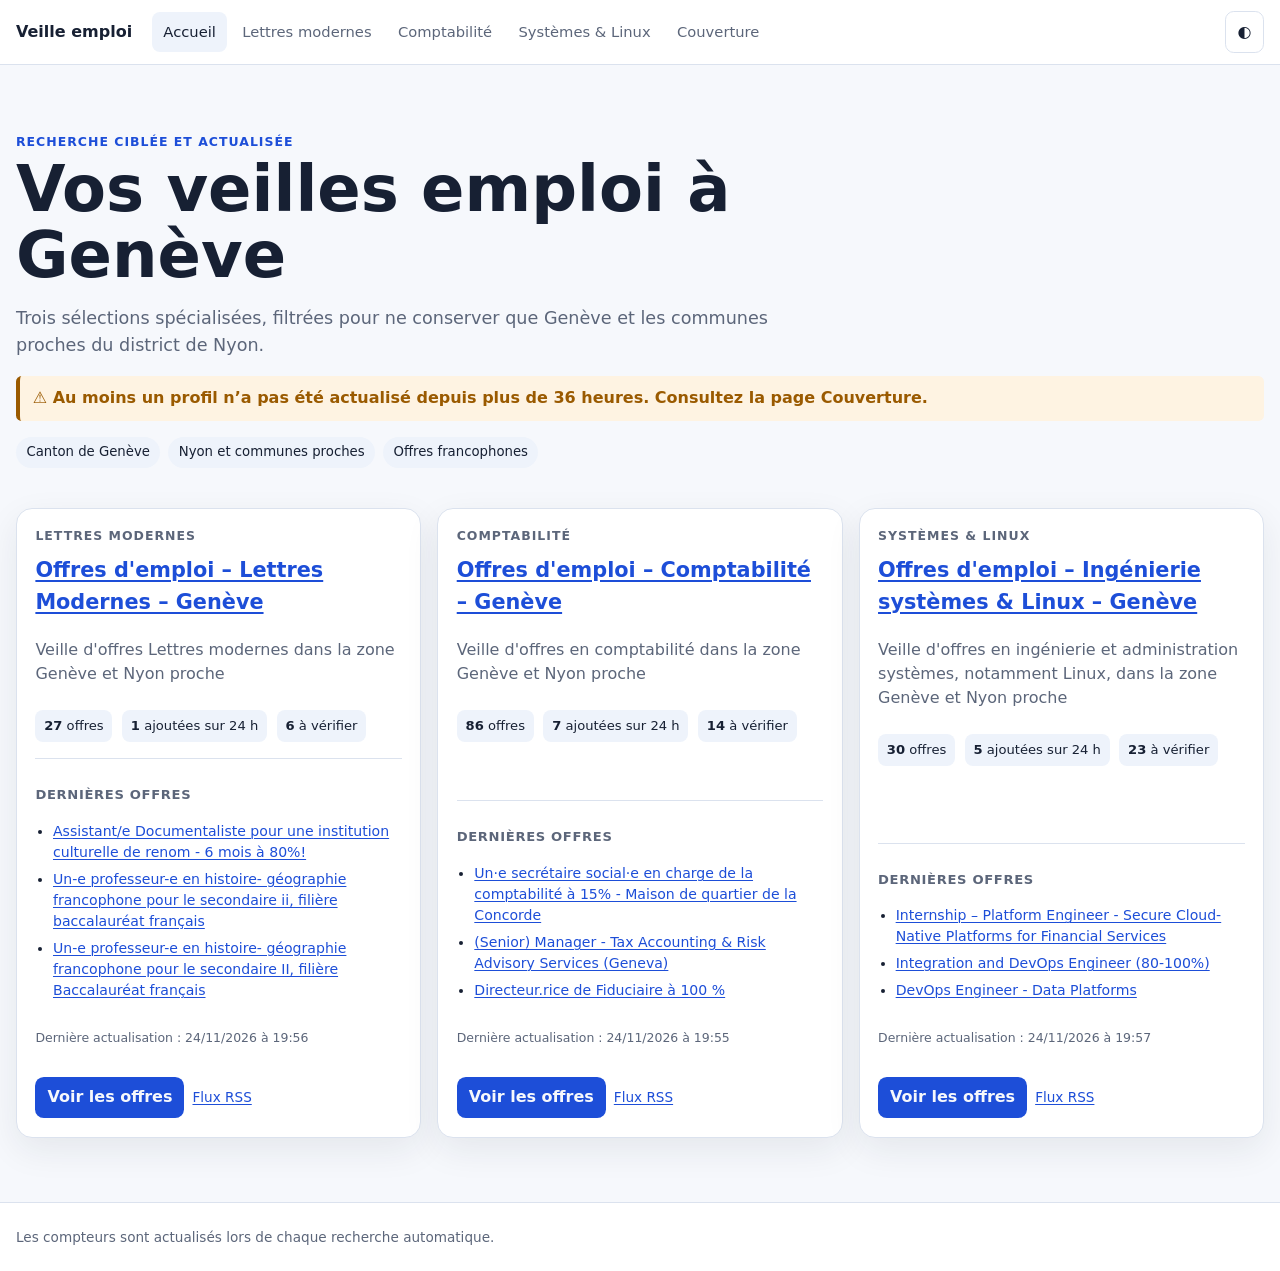
==== docs/index.html @ cd1f3000 "Mise à jour automatique des offres 2026-11-24 18:57" ====
<!DOCTYPE html><html lang="fr"><head><meta charset="UTF-8">
<meta name="viewport" content="width=device-width, initial-scale=1"><meta name="theme-color" content="#1d4ed8">
<meta name="description" content="Veilles d'offres d'emploi à Genève et dans le district de Nyon proche.">
<meta property="og:title" content="Veilles emploi – Genève"><link rel="canonical" href="https://gabigbarig.github.io/find_job/">
<link rel="manifest" href="manifest.webmanifest"><link rel="icon" href="icon.svg" type="image/svg+xml">
<link rel="stylesheet" href="assets/site.css"><script>if(localStorage.getItem('find-job:theme')==='dark')document.documentElement.dataset.theme='dark';</script>
<title>Veilles emploi – Genève</title></head><body data-data-fresh-at="2026-11-24T19:55:54.163276+01:00"><a class="skip-link" href="#profils">Aller aux profils</a>
<header class="site-header"><div class="shell header-inner"><a class="brand" href="./">Veille emploi</a><nav class="main-nav" aria-label="Navigation principale"><a href="index.html" aria-current="page">Accueil</a><a href="lettres/">Lettres modernes</a><a href="comptabilite/">Comptabilité</a><a href="systemes/">Systèmes &amp; Linux</a><a href="status.html">Couverture</a></nav>
<div class="header-actions"><button id="theme-toggle" class="icon-button" type="button" aria-label="Changer de thème">◐</button></div></div></header>
<main class="shell"><section class="portal-hero"><p class="eyebrow">Recherche ciblée et actualisée</p>
<h1>Vos veilles emploi à Genève</h1><p class="portal-intro">Trois sélections spécialisées, filtrées pour ne conserver que Genève et les communes proches du district de Nyon.</p>
<p id="portal-freshness-warning" class="freshness-warning" hidden>⚠️ Au moins un profil n’a pas été actualisé depuis plus de 36 heures. Consultez la page Couverture.</p>
<div class="coverage" aria-label="Zone couverte"><span>Canton de Genève</span><span>Nyon et communes proches</span><span>Offres francophones</span></div></section>
<section id="profils" class="profile-grid" aria-label="Profils de recherche"><article class="profile-card">
<p class="eyebrow">Lettres modernes</p><h2><a href="lettres/">Offres d&#x27;emploi – Lettres Modernes – Genève</a></h2>
<p>Veille d&#x27;offres Lettres modernes dans la zone Genève et Nyon proche</p><div class="card-stats"><span><strong>27</strong> offres</span>
<span><strong>1</strong> ajoutées sur 24 h</span>
<span><strong>6</strong> à vérifier</span></div>
<div class="latest"><h3>Dernières offres</h3><ul><li><a href="https://www.jobup.ch/fr/emplois/detail/f2fb8605-f294-4e59-93d0-1a4abf02054c/" target="_blank" rel="noopener noreferrer">Assistant/e Documentaliste pour une institution culturelle de renom - 6 mois à 80%!</a></li><li><a href="https://www.educh.ch/emploi/e-professeur-e-histoire-geographie-francophone-secondaire-ii-filiere-baccalaureat-e91954" target="_blank" rel="noopener noreferrer">Un-e professeur-e en histoire- géographie francophone pour le secondaire ii, filière baccalauréat français</a></li><li><a href="https://www.jobs.ch/fr/offres-emplois/detail/a5ba076a-3a3a-4ba7-8271-cd6c6d453ec9/" target="_blank" rel="noopener noreferrer">Un-e professeur-e en histoire- géographie francophone pour le secondaire II, filière Baccalauréat français</a></li></ul></div>
<p class="last-update">Dernière actualisation : 24/11/2026 à 19:56</p>
<div class="card-actions"><a class="primary-button" href="lettres/">Voir les offres</a>
<a class="rss-link" href="lettres/feed.xml">Flux RSS</a></div></article><article class="profile-card">
<p class="eyebrow">Comptabilité</p><h2><a href="comptabilite/">Offres d&#x27;emploi – Comptabilité – Genève</a></h2>
<p>Veille d&#x27;offres en comptabilité dans la zone Genève et Nyon proche</p><div class="card-stats"><span><strong>86</strong> offres</span>
<span><strong>7</strong> ajoutées sur 24 h</span>
<span><strong>14</strong> à vérifier</span></div>
<div class="latest"><h3>Dernières offres</h3><ul><li><a href="https://www.jobs.ch/fr/offres-emplois/detail/2b1f19f4-c2fe-4143-82c3-8921fd77bebe/" target="_blank" rel="noopener noreferrer">Un·e secrétaire social·e en charge de la comptabilité à 15% - Maison de quartier de la Concorde</a></li><li><a href="https://www.jobup.ch/fr/emplois/detail/04179815-98f7-4185-bf28-a85b7460419b/" target="_blank" rel="noopener noreferrer">(Senior) Manager - Tax Accounting &amp; Risk Advisory Services (Geneva)</a></li><li><a href="https://www.jobup.ch/fr/emplois/detail/2b4d180f-38ca-492f-943d-aa0d0353448b/" target="_blank" rel="noopener noreferrer">Directeur.rice de Fiduciaire à 100 %</a></li></ul></div>
<p class="last-update">Dernière actualisation : 24/11/2026 à 19:55</p>
<div class="card-actions"><a class="primary-button" href="comptabilite/">Voir les offres</a>
<a class="rss-link" href="comptabilite/feed.xml">Flux RSS</a></div></article><article class="profile-card">
<p class="eyebrow">Systèmes &amp; Linux</p><h2><a href="systemes/">Offres d&#x27;emploi – Ingénierie systèmes &amp; Linux – Genève</a></h2>
<p>Veille d&#x27;offres en ingénierie et administration systèmes, notamment Linux, dans la zone Genève et Nyon proche</p><div class="card-stats"><span><strong>30</strong> offres</span>
<span><strong>5</strong> ajoutées sur 24 h</span>
<span><strong>23</strong> à vérifier</span></div>
<div class="latest"><h3>Dernières offres</h3><ul><li><a href="https://www.jobup.ch/fr/emplois/detail/fa8db7b9-d1b4-47b4-b505-edf79d66420b/" target="_blank" rel="noopener noreferrer">Internship – Platform Engineer - Secure Cloud-Native Platforms for Financial Services</a></li><li><a href="https://www.jobup.ch/fr/emplois/detail/b995cc9e-60f7-47e0-8a07-a64a6f45f16e/" target="_blank" rel="noopener noreferrer">Integration and DevOps Engineer (80-100%)</a></li><li><a href="https://www.jobs.ch/fr/offres-emplois/detail/d577e54f-cb52-4d4b-b2b8-b13a6d6168f6/" target="_blank" rel="noopener noreferrer">DevOps Engineer - Data Platforms</a></li></ul></div>
<p class="last-update">Dernière actualisation : 24/11/2026 à 19:57</p>
<div class="card-actions"><a class="primary-button" href="systemes/">Voir les offres</a>
<a class="rss-link" href="systemes/feed.xml">Flux RSS</a></div></article></section></main>
<footer><div class="shell">Les compteurs sont actualisés lors de chaque recherche automatique.</div></footer>
<script>document.getElementById('theme-toggle').addEventListener('click',()=>{const d=document.documentElement.dataset.theme!=='dark';document.documentElement.dataset.theme=d?'dark':'';localStorage.setItem('find-job:theme',d?'dark':'light')});const fresh=Date.parse(document.body.dataset.dataFreshAt);if(!fresh||Date.now()-fresh>36*3600*1000)document.getElementById('portal-freshness-warning').hidden=false;if('serviceWorker'in navigator)window.addEventListener('load',()=>navigator.serviceWorker.register('sw.js').catch(()=>{}));</script>
</body></html>
---- docs/assets/site.css ----
:root{color-scheme:light;--bg:#f6f8fc;--surface:#fff;--surface-2:#eef3fb;--text:#172033;--muted:#5c667a;--border:#dbe2ee;--primary:#1d4ed8;--primary-dark:#173ea6;--warning:#9a5a00;--shadow:0 12px 35px rgba(23,32,51,.08);font-family:Inter,ui-sans-serif,system-ui,-apple-system,BlinkMacSystemFont,"Segoe UI",sans-serif}
:root[data-theme="dark"]{color-scheme:dark;--bg:#101522;--surface:#171e2d;--surface-2:#222b3d;--text:#edf2ff;--muted:#aeb9cd;--border:#334058;--primary:#84a8ff;--primary-dark:#b2c7ff;--warning:#f7c46c;--shadow:0 12px 35px rgba(0,0,0,.3)}
*{box-sizing:border-box}html{scroll-behavior:smooth}body{margin:0;background:var(--bg);color:var(--text);line-height:1.5}a{color:var(--primary);text-decoration-thickness:.08em;text-underline-offset:.16em}button,input,select{font:inherit}button,.button{cursor:pointer}.shell{width:min(1440px,calc(100% - 2rem));margin-inline:auto}.skip-link{position:fixed;left:1rem;top:-5rem;z-index:100;background:var(--surface);padding:.7rem 1rem;border-radius:.5rem}.skip-link:focus{top:1rem}.site-header{position:sticky;top:0;z-index:30;background:color-mix(in srgb,var(--surface) 92%,transparent);border-bottom:1px solid var(--border);backdrop-filter:blur(12px)}.header-inner{min-height:64px;display:flex;align-items:center;gap:1.25rem}.brand{font-weight:850;color:var(--text);text-decoration:none;white-space:nowrap}.main-nav{display:flex;align-items:center;gap:.25rem;overflow:auto}.main-nav a{padding:.55rem .7rem;color:var(--muted);text-decoration:none;border-radius:.5rem;white-space:nowrap;font-size:.92rem}.main-nav a:hover,.main-nav a[aria-current="page"]{background:var(--surface-2);color:var(--text)}.header-actions{display:flex;gap:.4rem;margin-left:auto}.icon-button,.secondary,.button{border:1px solid var(--border);background:var(--surface);color:var(--text);border-radius:.55rem;padding:.48rem .72rem;text-decoration:none;font-weight:650}.icon-button:hover,.secondary:hover,.button:hover{border-color:var(--primary);color:var(--primary)}main{padding-block:2.25rem 4rem}.hero{display:flex;justify-content:space-between;gap:2rem;align-items:flex-end;margin-bottom:1.5rem}.eyebrow{color:var(--primary);font-weight:750;text-transform:uppercase;letter-spacing:.08em;font-size:.78rem;margin:0 0 .35rem}.hero h1{font-size:clamp(1.85rem,4vw,3rem);line-height:1.08;margin:0;max-width:900px}.updated{color:var(--muted);margin:.7rem 0 0}.hero-stats{display:flex;gap:.65rem}.hero-stats div{min-width:95px;background:var(--surface);border:1px solid var(--border);border-radius:.8rem;padding:.7rem 1rem;text-align:center;box-shadow:var(--shadow)}.hero-stats strong{display:block;font-size:1.55rem}.hero-stats span{color:var(--muted);font-size:.82rem}.panel{background:var(--surface);border:1px solid var(--border);border-radius:1rem;padding:1.15rem;box-shadow:var(--shadow)}.panel-title-row{display:flex;align-items:start;justify-content:space-between;gap:1rem}.panel h2{font-size:1.15rem;margin:0}.panel p{color:var(--muted);margin:.2rem 0 1rem}.filter-grid{display:grid;grid-template-columns:repeat(4,minmax(0,1fr));gap:.75rem}.search-field{grid-column:span 2}.filter-grid label{min-width:0;font-size:.78rem;color:var(--muted);font-weight:700}.filter-grid input,.filter-grid select{display:block;width:100%;margin-top:.25rem;min-height:42px;border:1px solid var(--border);border-radius:.55rem;background:var(--bg);color:var(--text);padding:.55rem .65rem}.filter-grid input:focus,.filter-grid select:focus,button:focus-visible,a:focus-visible{outline:3px solid color-mix(in srgb,var(--primary) 35%,transparent);outline-offset:2px}.filter-toggles{display:flex;gap:1.25rem;flex-wrap:wrap;margin-top:.9rem;font-size:.9rem}.results-bar{display:flex;justify-content:space-between;align-items:center;gap:1rem;margin:1.2rem 0}.results-bar p{font-weight:750;margin:0}.results-bar>div{display:flex;gap:.5rem;flex-wrap:wrap}.score-help{background:color-mix(in srgb,var(--primary) 8%,var(--surface));border-left:4px solid var(--primary);padding:.75rem 1rem;border-radius:.35rem;color:var(--muted);font-size:.9rem}.score-help strong{color:var(--text)}.jobs-section{margin-top:2rem}.section-heading{border-bottom:2px solid var(--border)}.section-heading h2{font-size:1.35rem;margin:0;padding-bottom:.5rem}.count{display:inline-grid;place-items:center;min-width:1.7rem;height:1.7rem;padding:0 .4rem;border-radius:99px;background:var(--primary);color:var(--bg);font-size:.78rem;vertical-align:middle}.table-wrap{overflow-x:auto;border:1px solid var(--border);border-radius:.8rem;background:var(--surface);margin-top:1rem;box-shadow:var(--shadow)}table{border-collapse:separate;border-spacing:0;width:100%;font-size:.9rem}th{background:var(--surface-2);color:var(--text);padding:.65rem .7rem;text-align:left;border-bottom:1px solid var(--border);white-space:nowrap}td{padding:.72rem;border-bottom:1px solid var(--border);vertical-align:top}tbody tr:last-child td{border-bottom:0}tbody tr:hover td{background:color-mix(in srgb,var(--primary) 5%,var(--surface))}.job-row.new td{background:color-mix(in srgb,#facc15 10%,var(--surface))}.job-row.is-favorite td:first-child{box-shadow:inset 4px 0 var(--warning)}.job-row.is-hidden{opacity:.58}.job-title{font-weight:760}.keywords{display:block;color:var(--muted);font-size:.76rem;margin-top:.3rem;max-width:38rem}.details{display:flex;gap:.3rem;flex-wrap:wrap}.detail-chip,.score{display:inline-block;border-radius:99px;padding:.18rem .48rem;font-size:.76rem;white-space:nowrap}.detail-chip{background:var(--surface-2)}.score{background:color-mix(in srgb,var(--primary) 12%,var(--surface));color:var(--primary-dark)}.score strong{margin-left:.2rem}.muted,time{color:var(--muted);white-space:nowrap}.tracking{display:flex;align-items:center;gap:.35rem;min-width:255px}.tracking select{max-width:155px;border:1px solid var(--border);background:var(--bg);color:var(--text);border-radius:.45rem;padding:.36rem}.tracking button{padding:.36rem .48rem}.favorite{border:0;background:transparent;color:var(--warning);font-size:1.45rem;line-height:1}.sort-button{border:0;background:transparent;color:inherit;font-weight:750;padding:0}.sort-button::after{content:" ↕";color:var(--muted)}.sort-button[data-direction="asc"]::after{content:" ↑"}.sort-button[data-direction="desc"]::after{content:" ↓"}.section-empty{color:var(--muted);background:var(--surface);border:1px dashed var(--border);border-radius:.7rem;padding:1rem}.sr-only{position:absolute!important;width:1px!important;height:1px!important;padding:0!important;margin:-1px!important;overflow:hidden!important;clip:rect(0,0,0,0)!important;white-space:nowrap!important;border:0!important}[hidden]{display:none!important}footer{border-top:1px solid var(--border);padding:1.5rem 0;color:var(--muted);font-size:.85rem;background:var(--surface)}
.job-row.review td{background:color-mix(in srgb,#f59e0b 7%,var(--surface))}.review-reason{display:block;color:var(--warning);font-size:.76rem;margin-top:.3rem;font-weight:650}.fit-tier{display:inline-block;border-radius:99px;padding:.18rem .48rem;font-size:.76rem;white-space:nowrap;font-weight:750}.fit-core{background:color-mix(in srgb,#16a34a 14%,var(--surface));color:color-mix(in srgb,#15803d 90%,var(--text))}.fit-adjacent{background:var(--surface-2);color:var(--muted)}.status-profile{margin-bottom:1.5rem}.status-profile h3{margin:1.4rem 0 .4rem}.freshness-warning{color:var(--warning)!important;background:color-mix(in srgb,#f59e0b 12%,var(--surface));border-left:4px solid var(--warning);padding:.65rem .8rem;border-radius:.35rem;font-weight:750}
.portal-hero{padding:2rem 0 1rem}.portal-hero h1{font-size:clamp(2.1rem,6vw,4rem);line-height:1.02;margin:.3rem 0;max-width:850px}.portal-intro{font-size:1.1rem;color:var(--muted);max-width:760px}.coverage{display:flex;gap:.5rem;flex-wrap:wrap;margin-top:1rem}.coverage span{background:var(--surface-2);border-radius:99px;padding:.35rem .65rem;font-size:.83rem}.profile-grid{display:grid;grid-template-columns:repeat(3,1fr);gap:1rem;margin-top:1.5rem}.profile-card{display:flex;flex-direction:column;background:var(--surface);border:1px solid var(--border);border-radius:1rem;padding:1.15rem;box-shadow:var(--shadow)}.profile-card h2{margin:.25rem 0;font-size:1.3rem}.profile-card>p{color:var(--muted)}.card-stats{display:flex;gap:.6rem;margin:.5rem 0 1rem}.card-stats span{background:var(--surface-2);border-radius:.5rem;padding:.4rem .55rem;font-size:.82rem}.latest{border-top:1px solid var(--border);padding-top:.8rem;margin-top:auto}.latest h3{font-size:.82rem;text-transform:uppercase;color:var(--muted);letter-spacing:.05em}.latest ul{padding-left:1.1rem}.latest li{margin:.35rem 0;font-size:.88rem}.card-actions{display:flex;gap:.5rem;align-items:center;margin-top:1rem}.primary-button{display:inline-block;background:var(--primary);color:var(--bg);border-radius:.55rem;padding:.55rem .75rem;text-decoration:none;font-weight:750}.primary-button:hover{background:var(--primary-dark)}.rss-link{font-size:.85rem}.last-update{font-size:.78rem!important}
@media(max-width:1150px){.profile-grid{grid-template-columns:1fr 1fr}}
@media(max-width:760px){.shell{width:min(100% - 1rem,1440px)}.header-inner{align-items:flex-start;flex-wrap:wrap;padding:.65rem 0}.main-nav{order:3;width:100%}.site-header{position:relative}.hero{align-items:flex-start;flex-direction:column}.hero-stats{width:100%}.hero-stats div{flex:1}.filter-grid{grid-template-columns:1fr 1fr}.search-field{grid-column:1/-1}.results-bar{align-items:flex-start;flex-direction:column}.profile-grid{grid-template-columns:1fr}.table-wrap{overflow:visible;border:0;background:transparent;box-shadow:none}table,thead,tbody,tr,td{display:block;width:100%}thead{position:absolute;width:1px;height:1px;overflow:hidden;clip:rect(0,0,0,0)}tbody{display:grid;gap:.75rem}.job-row{border:1px solid var(--border);border-radius:.8rem;background:var(--surface);box-shadow:var(--shadow);overflow:hidden}.job-row td{display:grid;grid-template-columns:95px 1fr;gap:.5rem;border-bottom:1px solid var(--border);padding:.65rem}.job-row td::before{content:attr(data-label);color:var(--muted);font-size:.75rem;font-weight:750}.job-row td:first-child{display:block}.job-row td:first-child::before{display:none}.job-row td:last-child{border-bottom:0}.tracking{min-width:0;flex-wrap:wrap}.tracking select{max-width:100%}th{position:static}}
@media(max-width:480px){.filter-grid{grid-template-columns:1fr}.search-field{grid-column:auto}.panel-title-row{align-items:flex-start;flex-direction:column}.job-row td{grid-template-columns:80px 1fr}.header-actions{position:absolute;right:0;top:.55rem}}
@media print{.site-header,.filters,.results-bar,.tracking,footer,.score-help{display:none!important}body{background:#fff;color:#000}.shell{width:100%}.table-wrap{box-shadow:none}.jobs-section{break-inside:avoid}.job-row.is-hidden{display:none!important}}
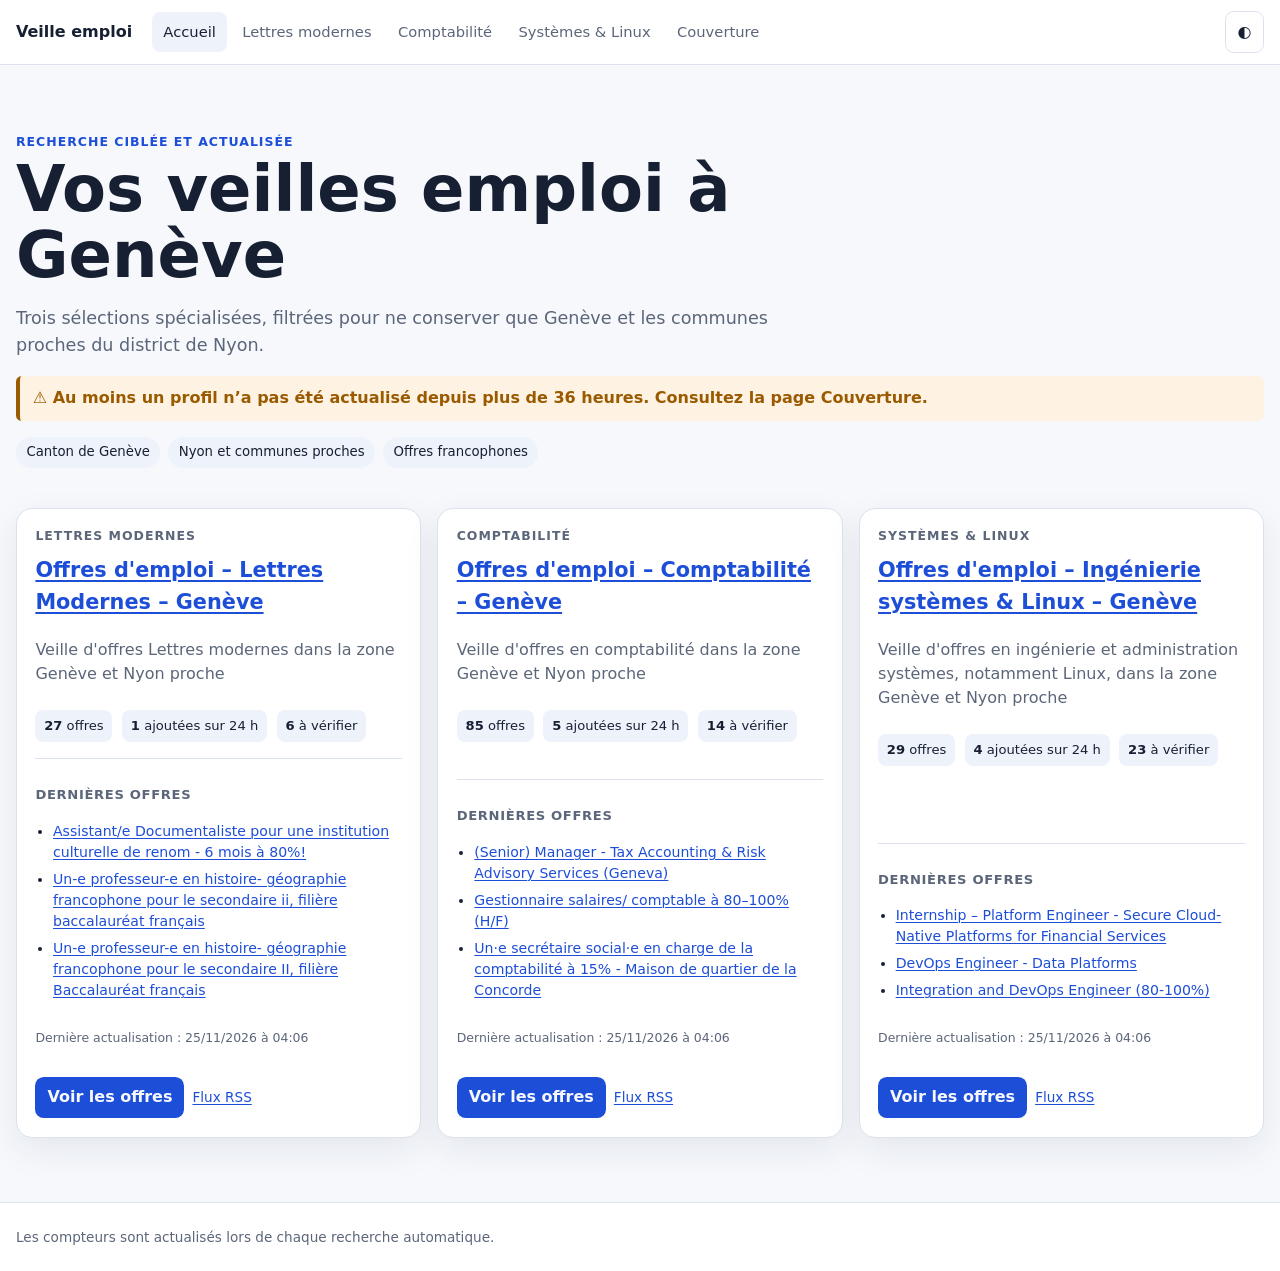
==== commit cb93d16f: "Mise à jour automatique des offres 2026-11-25 03:07" ====
--- a/docs/index.html
+++ b/docs/index.html
@@ -4,7 +4,7 @@
 <meta property="og:title" content="Veilles emploi – Genève"><link rel="canonical" href="https://gabigbarig.github.io/find_job/">
 <link rel="manifest" href="manifest.webmanifest"><link rel="icon" href="icon.svg" type="image/svg+xml">
 <link rel="stylesheet" href="assets/site.css"><script>if(localStorage.getItem('find-job:theme')==='dark')document.documentElement.dataset.theme='dark';</script>
-<title>Veilles emploi – Genève</title></head><body data-data-fresh-at="2026-11-24T19:55:54.163276+01:00"><a class="skip-link" href="#profils">Aller aux profils</a>
+<title>Veilles emploi – Genève</title></head><body data-data-fresh-at="2026-11-25T04:06:08.960548+01:00"><a class="skip-link" href="#profils">Aller aux profils</a>
 <header class="site-header"><div class="shell header-inner"><a class="brand" href="./">Veille emploi</a><nav class="main-nav" aria-label="Navigation principale"><a href="index.html" aria-current="page">Accueil</a><a href="lettres/">Lettres modernes</a><a href="comptabilite/">Comptabilité</a><a href="systemes/">Systèmes &amp; Linux</a><a href="status.html">Couverture</a></nav>
 <div class="header-actions"><button id="theme-toggle" class="icon-button" type="button" aria-label="Changer de thème">◐</button></div></div></header>
 <main class="shell"><section class="portal-hero"><p class="eyebrow">Recherche ciblée et actualisée</p>
@@ -17,23 +17,23 @@
 <span><strong>1</strong> ajoutées sur 24 h</span>
 <span><strong>6</strong> à vérifier</span></div>
 <div class="latest"><h3>Dernières offres</h3><ul><li><a href="https://www.jobup.ch/fr/emplois/detail/f2fb8605-f294-4e59-93d0-1a4abf02054c/" target="_blank" rel="noopener noreferrer">Assistant/e Documentaliste pour une institution culturelle de renom - 6 mois à 80%!</a></li><li><a href="https://www.educh.ch/emploi/e-professeur-e-histoire-geographie-francophone-secondaire-ii-filiere-baccalaureat-e91954" target="_blank" rel="noopener noreferrer">Un-e professeur-e en histoire- géographie francophone pour le secondaire ii, filière baccalauréat français</a></li><li><a href="https://www.jobs.ch/fr/offres-emplois/detail/a5ba076a-3a3a-4ba7-8271-cd6c6d453ec9/" target="_blank" rel="noopener noreferrer">Un-e professeur-e en histoire- géographie francophone pour le secondaire II, filière Baccalauréat français</a></li></ul></div>
-<p class="last-update">Dernière actualisation : 24/11/2026 à 19:56</p>
+<p class="last-update">Dernière actualisation : 25/11/2026 à 04:06</p>
 <div class="card-actions"><a class="primary-button" href="lettres/">Voir les offres</a>
 <a class="rss-link" href="lettres/feed.xml">Flux RSS</a></div></article><article class="profile-card">
 <p class="eyebrow">Comptabilité</p><h2><a href="comptabilite/">Offres d&#x27;emploi – Comptabilité – Genève</a></h2>
-<p>Veille d&#x27;offres en comptabilité dans la zone Genève et Nyon proche</p><div class="card-stats"><span><strong>86</strong> offres</span>
-<span><strong>7</strong> ajoutées sur 24 h</span>
+<p>Veille d&#x27;offres en comptabilité dans la zone Genève et Nyon proche</p><div class="card-stats"><span><strong>85</strong> offres</span>
+<span><strong>5</strong> ajoutées sur 24 h</span>
 <span><strong>14</strong> à vérifier</span></div>
-<div class="latest"><h3>Dernières offres</h3><ul><li><a href="https://www.jobs.ch/fr/offres-emplois/detail/2b1f19f4-c2fe-4143-82c3-8921fd77bebe/" target="_blank" rel="noopener noreferrer">Un·e secrétaire social·e en charge de la comptabilité à 15% - Maison de quartier de la Concorde</a></li><li><a href="https://www.jobup.ch/fr/emplois/detail/04179815-98f7-4185-bf28-a85b7460419b/" target="_blank" rel="noopener noreferrer">(Senior) Manager - Tax Accounting &amp; Risk Advisory Services (Geneva)</a></li><li><a href="https://www.jobup.ch/fr/emplois/detail/2b4d180f-38ca-492f-943d-aa0d0353448b/" target="_blank" rel="noopener noreferrer">Directeur.rice de Fiduciaire à 100 %</a></li></ul></div>
-<p class="last-update">Dernière actualisation : 24/11/2026 à 19:55</p>
+<div class="latest"><h3>Dernières offres</h3><ul><li><a href="https://www.jobs.ch/fr/offres-emplois/detail/04179815-98f7-4185-bf28-a85b7460419b/" target="_blank" rel="noopener noreferrer">(Senior) Manager - Tax Accounting &amp; Risk Advisory Services (Geneva)</a></li><li><a href="https://www.jobup.ch/fr/emplois/detail/e22a802e-50b0-4ff2-b9a6-8280fabe9d60/" target="_blank" rel="noopener noreferrer">Gestionnaire salaires/ comptable à 80–100% (H/F)</a></li><li><a href="https://www.jobs.ch/fr/offres-emplois/detail/2b1f19f4-c2fe-4143-82c3-8921fd77bebe/" target="_blank" rel="noopener noreferrer">Un·e secrétaire social·e en charge de la comptabilité à 15% - Maison de quartier de la Concorde</a></li></ul></div>
+<p class="last-update">Dernière actualisation : 25/11/2026 à 04:06</p>
 <div class="card-actions"><a class="primary-button" href="comptabilite/">Voir les offres</a>
 <a class="rss-link" href="comptabilite/feed.xml">Flux RSS</a></div></article><article class="profile-card">
 <p class="eyebrow">Systèmes &amp; Linux</p><h2><a href="systemes/">Offres d&#x27;emploi – Ingénierie systèmes &amp; Linux – Genève</a></h2>
-<p>Veille d&#x27;offres en ingénierie et administration systèmes, notamment Linux, dans la zone Genève et Nyon proche</p><div class="card-stats"><span><strong>30</strong> offres</span>
-<span><strong>5</strong> ajoutées sur 24 h</span>
+<p>Veille d&#x27;offres en ingénierie et administration systèmes, notamment Linux, dans la zone Genève et Nyon proche</p><div class="card-stats"><span><strong>29</strong> offres</span>
+<span><strong>4</strong> ajoutées sur 24 h</span>
 <span><strong>23</strong> à vérifier</span></div>
-<div class="latest"><h3>Dernières offres</h3><ul><li><a href="https://www.jobup.ch/fr/emplois/detail/fa8db7b9-d1b4-47b4-b505-edf79d66420b/" target="_blank" rel="noopener noreferrer">Internship – Platform Engineer - Secure Cloud-Native Platforms for Financial Services</a></li><li><a href="https://www.jobup.ch/fr/emplois/detail/b995cc9e-60f7-47e0-8a07-a64a6f45f16e/" target="_blank" rel="noopener noreferrer">Integration and DevOps Engineer (80-100%)</a></li><li><a href="https://www.jobs.ch/fr/offres-emplois/detail/d577e54f-cb52-4d4b-b2b8-b13a6d6168f6/" target="_blank" rel="noopener noreferrer">DevOps Engineer - Data Platforms</a></li></ul></div>
-<p class="last-update">Dernière actualisation : 24/11/2026 à 19:57</p>
+<div class="latest"><h3>Dernières offres</h3><ul><li><a href="https://www.jobs.ch/fr/offres-emplois/detail/fa8db7b9-d1b4-47b4-b505-edf79d66420b/" target="_blank" rel="noopener noreferrer">Internship – Platform Engineer - Secure Cloud-Native Platforms for Financial Services</a></li><li><a href="https://www.jobs.ch/fr/offres-emplois/detail/dc7bf855-49fc-4a0c-aa98-8e1e5ec4d71a/" target="_blank" rel="noopener noreferrer">DevOps Engineer - Data Platforms</a></li><li><a href="https://www.jobs.ch/fr/offres-emplois/detail/b995cc9e-60f7-47e0-8a07-a64a6f45f16e/" target="_blank" rel="noopener noreferrer">Integration and DevOps Engineer (80-100%)</a></li></ul></div>
+<p class="last-update">Dernière actualisation : 25/11/2026 à 04:06</p>
 <div class="card-actions"><a class="primary-button" href="systemes/">Voir les offres</a>
 <a class="rss-link" href="systemes/feed.xml">Flux RSS</a></div></article></section></main>
 <footer><div class="shell">Les compteurs sont actualisés lors de chaque recherche automatique.</div></footer>
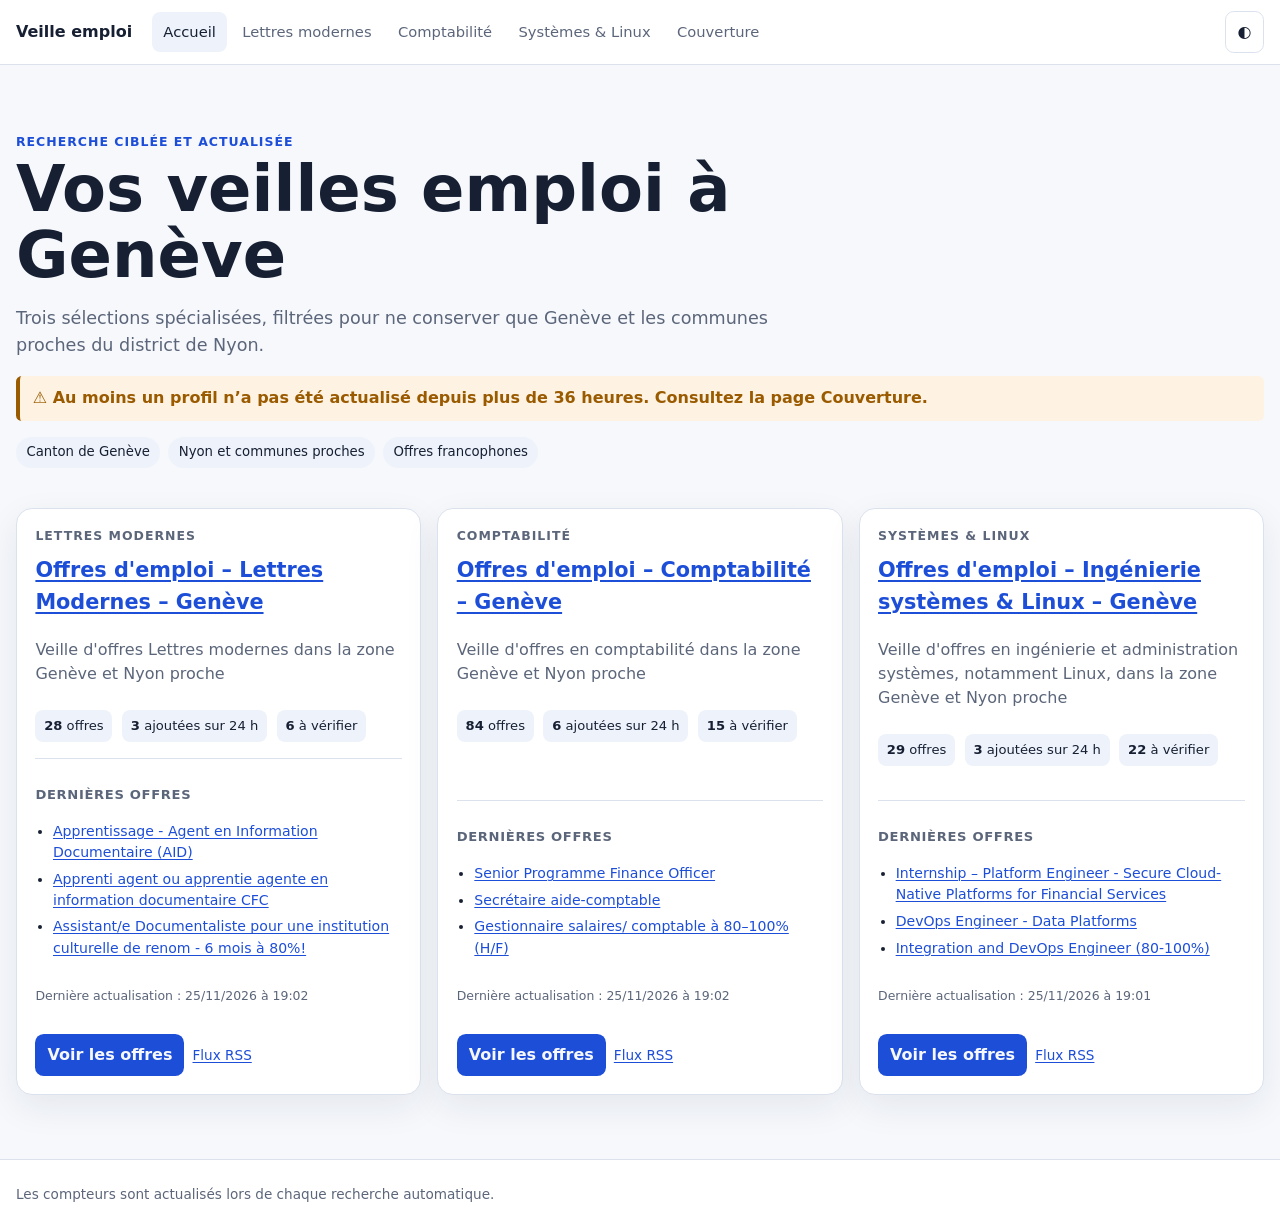
==== commit 359d0c0b: "Mise à jour automatique des offres 2026-11-25 18:03" ====
--- a/docs/index.html
+++ b/docs/index.html
@@ -4,7 +4,7 @@
 <meta property="og:title" content="Veilles emploi – Genève"><link rel="canonical" href="https://gabigbarig.github.io/find_job/">
 <link rel="manifest" href="manifest.webmanifest"><link rel="icon" href="icon.svg" type="image/svg+xml">
 <link rel="stylesheet" href="assets/site.css"><script>if(localStorage.getItem('find-job:theme')==='dark')document.documentElement.dataset.theme='dark';</script>
-<title>Veilles emploi – Genève</title></head><body data-data-fresh-at="2026-11-25T04:06:08.960548+01:00"><a class="skip-link" href="#profils">Aller aux profils</a>
+<title>Veilles emploi – Genève</title></head><body data-data-fresh-at="2026-11-25T19:01:53.887363+01:00"><a class="skip-link" href="#profils">Aller aux profils</a>
 <header class="site-header"><div class="shell header-inner"><a class="brand" href="./">Veille emploi</a><nav class="main-nav" aria-label="Navigation principale"><a href="index.html" aria-current="page">Accueil</a><a href="lettres/">Lettres modernes</a><a href="comptabilite/">Comptabilité</a><a href="systemes/">Systèmes &amp; Linux</a><a href="status.html">Couverture</a></nav>
 <div class="header-actions"><button id="theme-toggle" class="icon-button" type="button" aria-label="Changer de thème">◐</button></div></div></header>
 <main class="shell"><section class="portal-hero"><p class="eyebrow">Recherche ciblée et actualisée</p>
@@ -13,27 +13,27 @@
 <div class="coverage" aria-label="Zone couverte"><span>Canton de Genève</span><span>Nyon et communes proches</span><span>Offres francophones</span></div></section>
 <section id="profils" class="profile-grid" aria-label="Profils de recherche"><article class="profile-card">
 <p class="eyebrow">Lettres modernes</p><h2><a href="lettres/">Offres d&#x27;emploi – Lettres Modernes – Genève</a></h2>
-<p>Veille d&#x27;offres Lettres modernes dans la zone Genève et Nyon proche</p><div class="card-stats"><span><strong>27</strong> offres</span>
-<span><strong>1</strong> ajoutées sur 24 h</span>
+<p>Veille d&#x27;offres Lettres modernes dans la zone Genève et Nyon proche</p><div class="card-stats"><span><strong>28</strong> offres</span>
+<span><strong>3</strong> ajoutées sur 24 h</span>
 <span><strong>6</strong> à vérifier</span></div>
-<div class="latest"><h3>Dernières offres</h3><ul><li><a href="https://www.jobup.ch/fr/emplois/detail/f2fb8605-f294-4e59-93d0-1a4abf02054c/" target="_blank" rel="noopener noreferrer">Assistant/e Documentaliste pour une institution culturelle de renom - 6 mois à 80%!</a></li><li><a href="https://www.educh.ch/emploi/e-professeur-e-histoire-geographie-francophone-secondaire-ii-filiere-baccalaureat-e91954" target="_blank" rel="noopener noreferrer">Un-e professeur-e en histoire- géographie francophone pour le secondaire ii, filière baccalauréat français</a></li><li><a href="https://www.jobs.ch/fr/offres-emplois/detail/a5ba076a-3a3a-4ba7-8271-cd6c6d453ec9/" target="_blank" rel="noopener noreferrer">Un-e professeur-e en histoire- géographie francophone pour le secondaire II, filière Baccalauréat français</a></li></ul></div>
-<p class="last-update">Dernière actualisation : 25/11/2026 à 04:06</p>
+<div class="latest"><h3>Dernières offres</h3><ul><li><a href="https://www.jobs.ch/fr/offres-emplois/detail/6d8539a7-5ac3-49c3-92fc-cf1a95da4362/" target="_blank" rel="noopener noreferrer">Apprentissage - Agent en Information Documentaire (AID)</a></li><li><a href="https://www.jobup.ch/fr/emplois/detail/33849f88-0412-41b6-907e-5537abed8731/" target="_blank" rel="noopener noreferrer">Apprenti agent ou apprentie agente en information documentaire CFC</a></li><li><a href="https://www.jobup.ch/fr/emplois/detail/f2fb8605-f294-4e59-93d0-1a4abf02054c/" target="_blank" rel="noopener noreferrer">Assistant/e Documentaliste pour une institution culturelle de renom - 6 mois à 80%!</a></li></ul></div>
+<p class="last-update">Dernière actualisation : 25/11/2026 à 19:02</p>
 <div class="card-actions"><a class="primary-button" href="lettres/">Voir les offres</a>
 <a class="rss-link" href="lettres/feed.xml">Flux RSS</a></div></article><article class="profile-card">
 <p class="eyebrow">Comptabilité</p><h2><a href="comptabilite/">Offres d&#x27;emploi – Comptabilité – Genève</a></h2>
-<p>Veille d&#x27;offres en comptabilité dans la zone Genève et Nyon proche</p><div class="card-stats"><span><strong>85</strong> offres</span>
-<span><strong>5</strong> ajoutées sur 24 h</span>
-<span><strong>14</strong> à vérifier</span></div>
-<div class="latest"><h3>Dernières offres</h3><ul><li><a href="https://www.jobs.ch/fr/offres-emplois/detail/04179815-98f7-4185-bf28-a85b7460419b/" target="_blank" rel="noopener noreferrer">(Senior) Manager - Tax Accounting &amp; Risk Advisory Services (Geneva)</a></li><li><a href="https://www.jobup.ch/fr/emplois/detail/e22a802e-50b0-4ff2-b9a6-8280fabe9d60/" target="_blank" rel="noopener noreferrer">Gestionnaire salaires/ comptable à 80–100% (H/F)</a></li><li><a href="https://www.jobs.ch/fr/offres-emplois/detail/2b1f19f4-c2fe-4143-82c3-8921fd77bebe/" target="_blank" rel="noopener noreferrer">Un·e secrétaire social·e en charge de la comptabilité à 15% - Maison de quartier de la Concorde</a></li></ul></div>
-<p class="last-update">Dernière actualisation : 25/11/2026 à 04:06</p>
+<p>Veille d&#x27;offres en comptabilité dans la zone Genève et Nyon proche</p><div class="card-stats"><span><strong>84</strong> offres</span>
+<span><strong>6</strong> ajoutées sur 24 h</span>
+<span><strong>15</strong> à vérifier</span></div>
+<div class="latest"><h3>Dernières offres</h3><ul><li><a href="https://www.jobup.ch/fr/emplois/detail/90fde8cb-dcc6-4dbe-9570-8000ef84662d/" target="_blank" rel="noopener noreferrer">Senior Programme Finance Officer</a></li><li><a href="https://www.jobscout24.ch/fr/job/2808cc0c-5716-4b16-992b-df69f57bf546/" target="_blank" rel="noopener noreferrer">Secrétaire aide-comptable</a></li><li><a href="https://www.jobup.ch/fr/emplois/detail/e22a802e-50b0-4ff2-b9a6-8280fabe9d60/" target="_blank" rel="noopener noreferrer">Gestionnaire salaires/ comptable à 80–100% (H/F)</a></li></ul></div>
+<p class="last-update">Dernière actualisation : 25/11/2026 à 19:02</p>
 <div class="card-actions"><a class="primary-button" href="comptabilite/">Voir les offres</a>
 <a class="rss-link" href="comptabilite/feed.xml">Flux RSS</a></div></article><article class="profile-card">
 <p class="eyebrow">Systèmes &amp; Linux</p><h2><a href="systemes/">Offres d&#x27;emploi – Ingénierie systèmes &amp; Linux – Genève</a></h2>
 <p>Veille d&#x27;offres en ingénierie et administration systèmes, notamment Linux, dans la zone Genève et Nyon proche</p><div class="card-stats"><span><strong>29</strong> offres</span>
-<span><strong>4</strong> ajoutées sur 24 h</span>
-<span><strong>23</strong> à vérifier</span></div>
+<span><strong>3</strong> ajoutées sur 24 h</span>
+<span><strong>22</strong> à vérifier</span></div>
 <div class="latest"><h3>Dernières offres</h3><ul><li><a href="https://www.jobs.ch/fr/offres-emplois/detail/fa8db7b9-d1b4-47b4-b505-edf79d66420b/" target="_blank" rel="noopener noreferrer">Internship – Platform Engineer - Secure Cloud-Native Platforms for Financial Services</a></li><li><a href="https://www.jobs.ch/fr/offres-emplois/detail/dc7bf855-49fc-4a0c-aa98-8e1e5ec4d71a/" target="_blank" rel="noopener noreferrer">DevOps Engineer - Data Platforms</a></li><li><a href="https://www.jobs.ch/fr/offres-emplois/detail/b995cc9e-60f7-47e0-8a07-a64a6f45f16e/" target="_blank" rel="noopener noreferrer">Integration and DevOps Engineer (80-100%)</a></li></ul></div>
-<p class="last-update">Dernière actualisation : 25/11/2026 à 04:06</p>
+<p class="last-update">Dernière actualisation : 25/11/2026 à 19:01</p>
 <div class="card-actions"><a class="primary-button" href="systemes/">Voir les offres</a>
 <a class="rss-link" href="systemes/feed.xml">Flux RSS</a></div></article></section></main>
 <footer><div class="shell">Les compteurs sont actualisés lors de chaque recherche automatique.</div></footer>
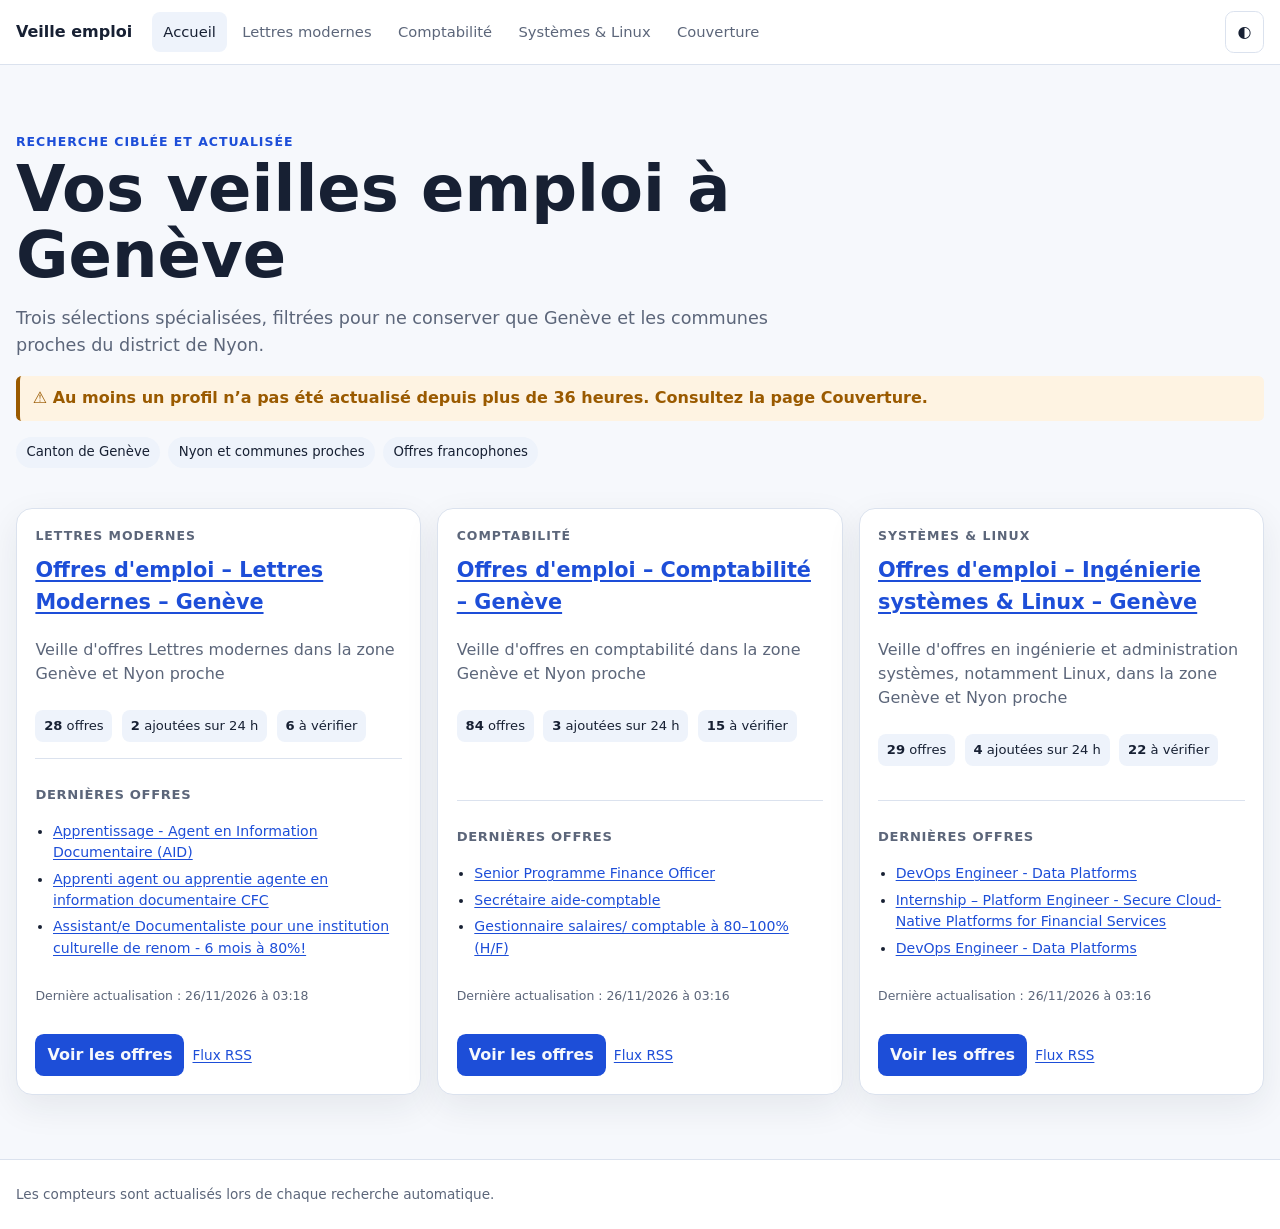
==== commit d1f5603a: "Mise à jour automatique des offres 2026-11-26 02:18" ====
--- a/docs/index.html
+++ b/docs/index.html
@@ -4,7 +4,7 @@
 <meta property="og:title" content="Veilles emploi – Genève"><link rel="canonical" href="https://gabigbarig.github.io/find_job/">
 <link rel="manifest" href="manifest.webmanifest"><link rel="icon" href="icon.svg" type="image/svg+xml">
 <link rel="stylesheet" href="assets/site.css"><script>if(localStorage.getItem('find-job:theme')==='dark')document.documentElement.dataset.theme='dark';</script>
-<title>Veilles emploi – Genève</title></head><body data-data-fresh-at="2026-11-25T19:01:53.887363+01:00"><a class="skip-link" href="#profils">Aller aux profils</a>
+<title>Veilles emploi – Genève</title></head><body data-data-fresh-at="2026-11-26T03:16:26.780168+01:00"><a class="skip-link" href="#profils">Aller aux profils</a>
 <header class="site-header"><div class="shell header-inner"><a class="brand" href="./">Veille emploi</a><nav class="main-nav" aria-label="Navigation principale"><a href="index.html" aria-current="page">Accueil</a><a href="lettres/">Lettres modernes</a><a href="comptabilite/">Comptabilité</a><a href="systemes/">Systèmes &amp; Linux</a><a href="status.html">Couverture</a></nav>
 <div class="header-actions"><button id="theme-toggle" class="icon-button" type="button" aria-label="Changer de thème">◐</button></div></div></header>
 <main class="shell"><section class="portal-hero"><p class="eyebrow">Recherche ciblée et actualisée</p>
@@ -14,26 +14,26 @@
 <section id="profils" class="profile-grid" aria-label="Profils de recherche"><article class="profile-card">
 <p class="eyebrow">Lettres modernes</p><h2><a href="lettres/">Offres d&#x27;emploi – Lettres Modernes – Genève</a></h2>
 <p>Veille d&#x27;offres Lettres modernes dans la zone Genève et Nyon proche</p><div class="card-stats"><span><strong>28</strong> offres</span>
-<span><strong>3</strong> ajoutées sur 24 h</span>
+<span><strong>2</strong> ajoutées sur 24 h</span>
 <span><strong>6</strong> à vérifier</span></div>
 <div class="latest"><h3>Dernières offres</h3><ul><li><a href="https://www.jobs.ch/fr/offres-emplois/detail/6d8539a7-5ac3-49c3-92fc-cf1a95da4362/" target="_blank" rel="noopener noreferrer">Apprentissage - Agent en Information Documentaire (AID)</a></li><li><a href="https://www.jobup.ch/fr/emplois/detail/33849f88-0412-41b6-907e-5537abed8731/" target="_blank" rel="noopener noreferrer">Apprenti agent ou apprentie agente en information documentaire CFC</a></li><li><a href="https://www.jobup.ch/fr/emplois/detail/f2fb8605-f294-4e59-93d0-1a4abf02054c/" target="_blank" rel="noopener noreferrer">Assistant/e Documentaliste pour une institution culturelle de renom - 6 mois à 80%!</a></li></ul></div>
-<p class="last-update">Dernière actualisation : 25/11/2026 à 19:02</p>
+<p class="last-update">Dernière actualisation : 26/11/2026 à 03:18</p>
 <div class="card-actions"><a class="primary-button" href="lettres/">Voir les offres</a>
 <a class="rss-link" href="lettres/feed.xml">Flux RSS</a></div></article><article class="profile-card">
 <p class="eyebrow">Comptabilité</p><h2><a href="comptabilite/">Offres d&#x27;emploi – Comptabilité – Genève</a></h2>
 <p>Veille d&#x27;offres en comptabilité dans la zone Genève et Nyon proche</p><div class="card-stats"><span><strong>84</strong> offres</span>
-<span><strong>6</strong> ajoutées sur 24 h</span>
+<span><strong>3</strong> ajoutées sur 24 h</span>
 <span><strong>15</strong> à vérifier</span></div>
 <div class="latest"><h3>Dernières offres</h3><ul><li><a href="https://www.jobup.ch/fr/emplois/detail/90fde8cb-dcc6-4dbe-9570-8000ef84662d/" target="_blank" rel="noopener noreferrer">Senior Programme Finance Officer</a></li><li><a href="https://www.jobscout24.ch/fr/job/2808cc0c-5716-4b16-992b-df69f57bf546/" target="_blank" rel="noopener noreferrer">Secrétaire aide-comptable</a></li><li><a href="https://www.jobup.ch/fr/emplois/detail/e22a802e-50b0-4ff2-b9a6-8280fabe9d60/" target="_blank" rel="noopener noreferrer">Gestionnaire salaires/ comptable à 80–100% (H/F)</a></li></ul></div>
-<p class="last-update">Dernière actualisation : 25/11/2026 à 19:02</p>
+<p class="last-update">Dernière actualisation : 26/11/2026 à 03:16</p>
 <div class="card-actions"><a class="primary-button" href="comptabilite/">Voir les offres</a>
 <a class="rss-link" href="comptabilite/feed.xml">Flux RSS</a></div></article><article class="profile-card">
 <p class="eyebrow">Systèmes &amp; Linux</p><h2><a href="systemes/">Offres d&#x27;emploi – Ingénierie systèmes &amp; Linux – Genève</a></h2>
 <p>Veille d&#x27;offres en ingénierie et administration systèmes, notamment Linux, dans la zone Genève et Nyon proche</p><div class="card-stats"><span><strong>29</strong> offres</span>
-<span><strong>3</strong> ajoutées sur 24 h</span>
+<span><strong>4</strong> ajoutées sur 24 h</span>
 <span><strong>22</strong> à vérifier</span></div>
-<div class="latest"><h3>Dernières offres</h3><ul><li><a href="https://www.jobs.ch/fr/offres-emplois/detail/fa8db7b9-d1b4-47b4-b505-edf79d66420b/" target="_blank" rel="noopener noreferrer">Internship – Platform Engineer - Secure Cloud-Native Platforms for Financial Services</a></li><li><a href="https://www.jobs.ch/fr/offres-emplois/detail/dc7bf855-49fc-4a0c-aa98-8e1e5ec4d71a/" target="_blank" rel="noopener noreferrer">DevOps Engineer - Data Platforms</a></li><li><a href="https://www.jobs.ch/fr/offres-emplois/detail/b995cc9e-60f7-47e0-8a07-a64a6f45f16e/" target="_blank" rel="noopener noreferrer">Integration and DevOps Engineer (80-100%)</a></li></ul></div>
-<p class="last-update">Dernière actualisation : 25/11/2026 à 19:01</p>
+<div class="latest"><h3>Dernières offres</h3><ul><li><a href="https://www.jobs.ch/fr/offres-emplois/detail/cadec11a-d4e1-45c5-841f-276f629731ef/" target="_blank" rel="noopener noreferrer">DevOps Engineer - Data Platforms</a></li><li><a href="https://www.jobs.ch/fr/offres-emplois/detail/fa8db7b9-d1b4-47b4-b505-edf79d66420b/" target="_blank" rel="noopener noreferrer">Internship – Platform Engineer - Secure Cloud-Native Platforms for Financial Services</a></li><li><a href="https://www.jobs.ch/fr/offres-emplois/detail/dc7bf855-49fc-4a0c-aa98-8e1e5ec4d71a/" target="_blank" rel="noopener noreferrer">DevOps Engineer - Data Platforms</a></li></ul></div>
+<p class="last-update">Dernière actualisation : 26/11/2026 à 03:16</p>
 <div class="card-actions"><a class="primary-button" href="systemes/">Voir les offres</a>
 <a class="rss-link" href="systemes/feed.xml">Flux RSS</a></div></article></section></main>
 <footer><div class="shell">Les compteurs sont actualisés lors de chaque recherche automatique.</div></footer>
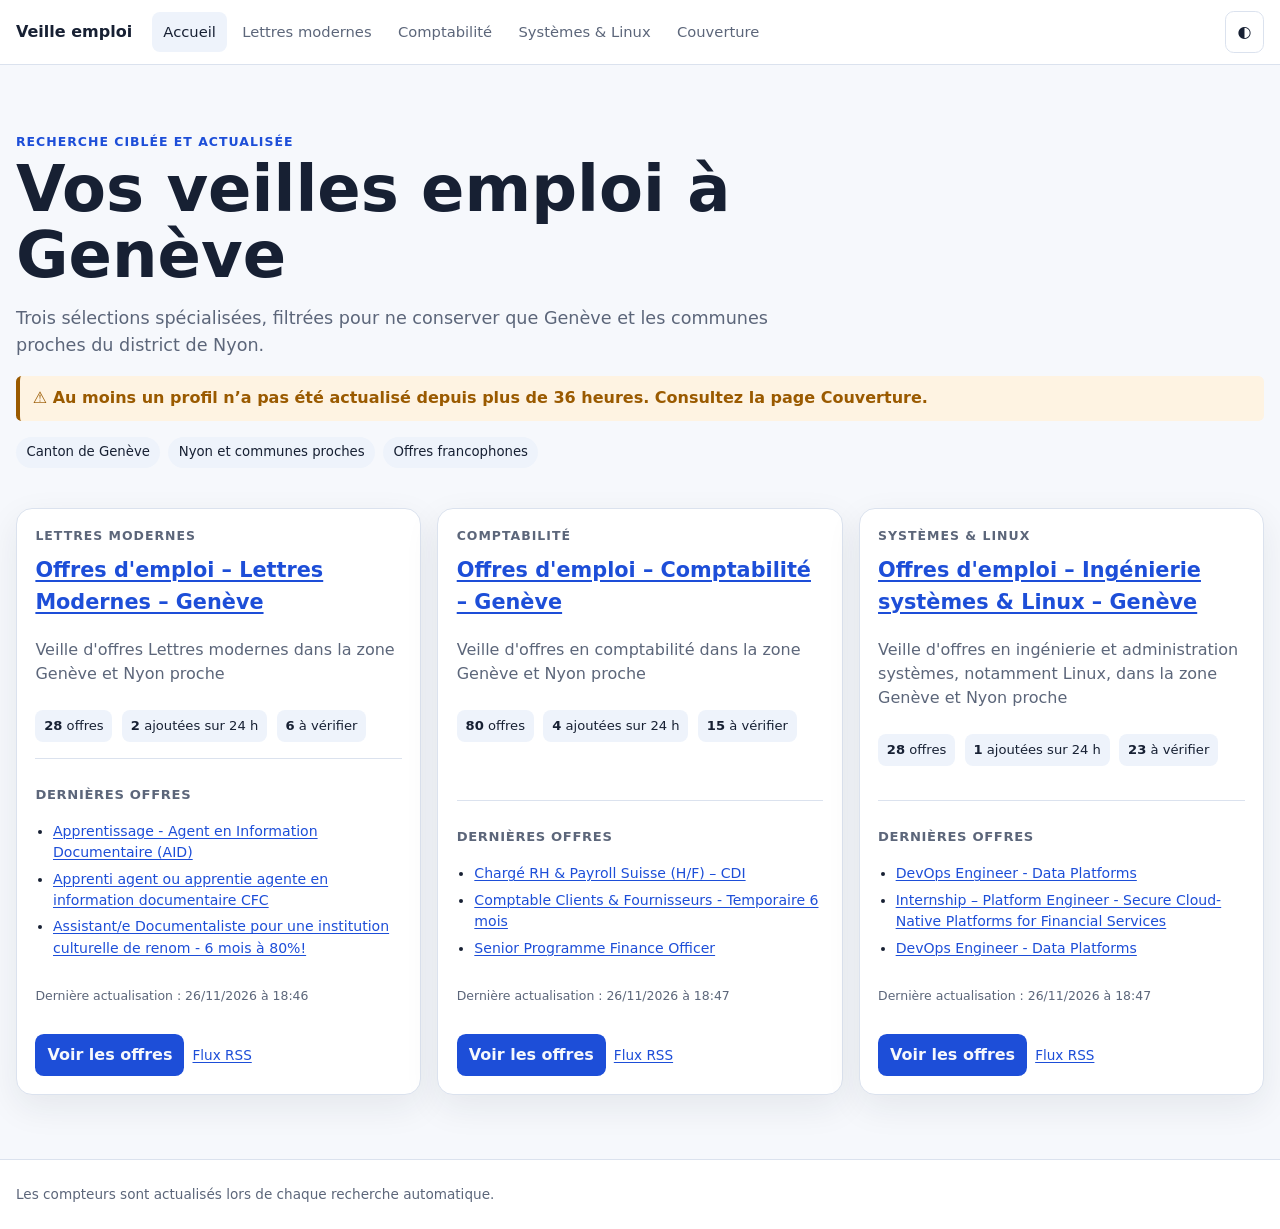
==== commit 89b2a407: "Mise à jour automatique des offres 2026-11-26 17:48" ====
--- a/docs/index.html
+++ b/docs/index.html
@@ -4,7 +4,7 @@
 <meta property="og:title" content="Veilles emploi – Genève"><link rel="canonical" href="https://gabigbarig.github.io/find_job/">
 <link rel="manifest" href="manifest.webmanifest"><link rel="icon" href="icon.svg" type="image/svg+xml">
 <link rel="stylesheet" href="assets/site.css"><script>if(localStorage.getItem('find-job:theme')==='dark')document.documentElement.dataset.theme='dark';</script>
-<title>Veilles emploi – Genève</title></head><body data-data-fresh-at="2026-11-26T03:16:26.780168+01:00"><a class="skip-link" href="#profils">Aller aux profils</a>
+<title>Veilles emploi – Genève</title></head><body data-data-fresh-at="2026-11-26T18:46:53.963306+01:00"><a class="skip-link" href="#profils">Aller aux profils</a>
 <header class="site-header"><div class="shell header-inner"><a class="brand" href="./">Veille emploi</a><nav class="main-nav" aria-label="Navigation principale"><a href="index.html" aria-current="page">Accueil</a><a href="lettres/">Lettres modernes</a><a href="comptabilite/">Comptabilité</a><a href="systemes/">Systèmes &amp; Linux</a><a href="status.html">Couverture</a></nav>
 <div class="header-actions"><button id="theme-toggle" class="icon-button" type="button" aria-label="Changer de thème">◐</button></div></div></header>
 <main class="shell"><section class="portal-hero"><p class="eyebrow">Recherche ciblée et actualisée</p>
@@ -17,23 +17,23 @@
 <span><strong>2</strong> ajoutées sur 24 h</span>
 <span><strong>6</strong> à vérifier</span></div>
 <div class="latest"><h3>Dernières offres</h3><ul><li><a href="https://www.jobs.ch/fr/offres-emplois/detail/6d8539a7-5ac3-49c3-92fc-cf1a95da4362/" target="_blank" rel="noopener noreferrer">Apprentissage - Agent en Information Documentaire (AID)</a></li><li><a href="https://www.jobup.ch/fr/emplois/detail/33849f88-0412-41b6-907e-5537abed8731/" target="_blank" rel="noopener noreferrer">Apprenti agent ou apprentie agente en information documentaire CFC</a></li><li><a href="https://www.jobup.ch/fr/emplois/detail/f2fb8605-f294-4e59-93d0-1a4abf02054c/" target="_blank" rel="noopener noreferrer">Assistant/e Documentaliste pour une institution culturelle de renom - 6 mois à 80%!</a></li></ul></div>
-<p class="last-update">Dernière actualisation : 26/11/2026 à 03:18</p>
+<p class="last-update">Dernière actualisation : 26/11/2026 à 18:46</p>
 <div class="card-actions"><a class="primary-button" href="lettres/">Voir les offres</a>
 <a class="rss-link" href="lettres/feed.xml">Flux RSS</a></div></article><article class="profile-card">
 <p class="eyebrow">Comptabilité</p><h2><a href="comptabilite/">Offres d&#x27;emploi – Comptabilité – Genève</a></h2>
-<p>Veille d&#x27;offres en comptabilité dans la zone Genève et Nyon proche</p><div class="card-stats"><span><strong>84</strong> offres</span>
-<span><strong>3</strong> ajoutées sur 24 h</span>
+<p>Veille d&#x27;offres en comptabilité dans la zone Genève et Nyon proche</p><div class="card-stats"><span><strong>80</strong> offres</span>
+<span><strong>4</strong> ajoutées sur 24 h</span>
 <span><strong>15</strong> à vérifier</span></div>
-<div class="latest"><h3>Dernières offres</h3><ul><li><a href="https://www.jobup.ch/fr/emplois/detail/90fde8cb-dcc6-4dbe-9570-8000ef84662d/" target="_blank" rel="noopener noreferrer">Senior Programme Finance Officer</a></li><li><a href="https://www.jobscout24.ch/fr/job/2808cc0c-5716-4b16-992b-df69f57bf546/" target="_blank" rel="noopener noreferrer">Secrétaire aide-comptable</a></li><li><a href="https://www.jobup.ch/fr/emplois/detail/e22a802e-50b0-4ff2-b9a6-8280fabe9d60/" target="_blank" rel="noopener noreferrer">Gestionnaire salaires/ comptable à 80–100% (H/F)</a></li></ul></div>
-<p class="last-update">Dernière actualisation : 26/11/2026 à 03:16</p>
+<div class="latest"><h3>Dernières offres</h3><ul><li><a href="https://www.jobup.ch/fr/emplois/detail/aead413a-477e-457d-aa18-00be08c300f2/" target="_blank" rel="noopener noreferrer">Chargé RH &amp; Payroll Suisse (H/F) – CDI</a></li><li><a href="https://www.jobup.ch/fr/emplois/detail/ec1dafd8-90fb-4999-a34f-33ce9e5e5c07/" target="_blank" rel="noopener noreferrer">Comptable Clients &amp; Fournisseurs - Temporaire 6 mois</a></li><li><a href="https://www.jobup.ch/fr/emplois/detail/90fde8cb-dcc6-4dbe-9570-8000ef84662d/" target="_blank" rel="noopener noreferrer">Senior Programme Finance Officer</a></li></ul></div>
+<p class="last-update">Dernière actualisation : 26/11/2026 à 18:47</p>
 <div class="card-actions"><a class="primary-button" href="comptabilite/">Voir les offres</a>
 <a class="rss-link" href="comptabilite/feed.xml">Flux RSS</a></div></article><article class="profile-card">
 <p class="eyebrow">Systèmes &amp; Linux</p><h2><a href="systemes/">Offres d&#x27;emploi – Ingénierie systèmes &amp; Linux – Genève</a></h2>
-<p>Veille d&#x27;offres en ingénierie et administration systèmes, notamment Linux, dans la zone Genève et Nyon proche</p><div class="card-stats"><span><strong>29</strong> offres</span>
-<span><strong>4</strong> ajoutées sur 24 h</span>
-<span><strong>22</strong> à vérifier</span></div>
+<p>Veille d&#x27;offres en ingénierie et administration systèmes, notamment Linux, dans la zone Genève et Nyon proche</p><div class="card-stats"><span><strong>28</strong> offres</span>
+<span><strong>1</strong> ajoutées sur 24 h</span>
+<span><strong>23</strong> à vérifier</span></div>
 <div class="latest"><h3>Dernières offres</h3><ul><li><a href="https://www.jobs.ch/fr/offres-emplois/detail/cadec11a-d4e1-45c5-841f-276f629731ef/" target="_blank" rel="noopener noreferrer">DevOps Engineer - Data Platforms</a></li><li><a href="https://www.jobs.ch/fr/offres-emplois/detail/fa8db7b9-d1b4-47b4-b505-edf79d66420b/" target="_blank" rel="noopener noreferrer">Internship – Platform Engineer - Secure Cloud-Native Platforms for Financial Services</a></li><li><a href="https://www.jobs.ch/fr/offres-emplois/detail/dc7bf855-49fc-4a0c-aa98-8e1e5ec4d71a/" target="_blank" rel="noopener noreferrer">DevOps Engineer - Data Platforms</a></li></ul></div>
-<p class="last-update">Dernière actualisation : 26/11/2026 à 03:16</p>
+<p class="last-update">Dernière actualisation : 26/11/2026 à 18:47</p>
 <div class="card-actions"><a class="primary-button" href="systemes/">Voir les offres</a>
 <a class="rss-link" href="systemes/feed.xml">Flux RSS</a></div></article></section></main>
 <footer><div class="shell">Les compteurs sont actualisés lors de chaque recherche automatique.</div></footer>
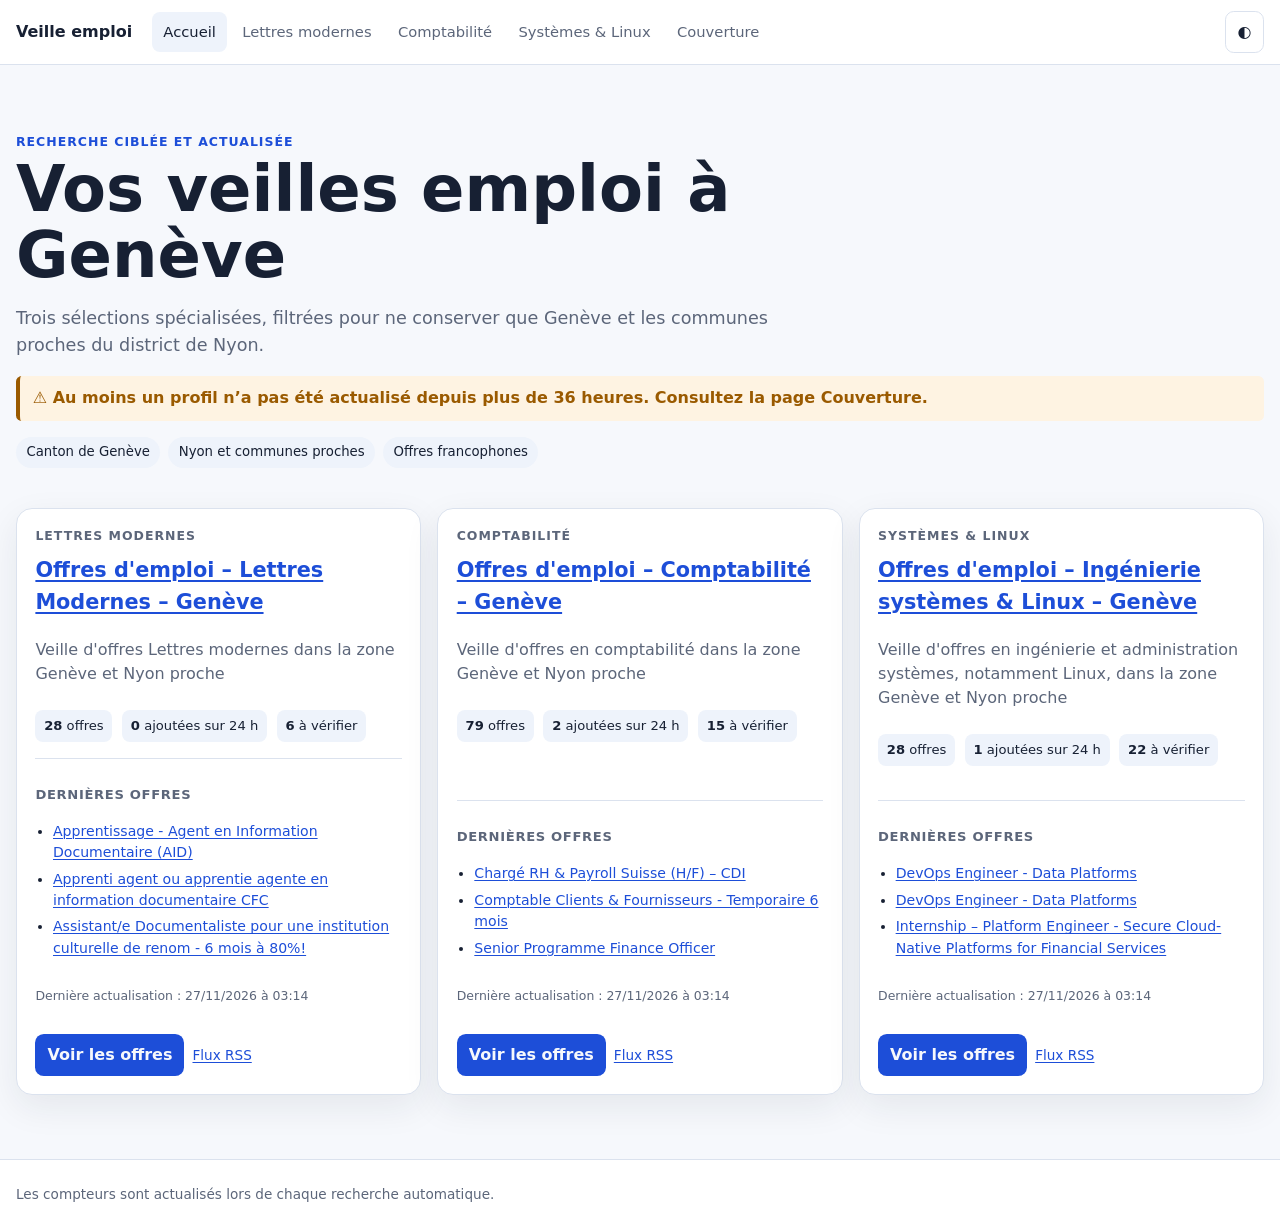
==== commit 31461863: "Mise à jour automatique des offres 2026-11-27 02:15" ====
--- a/docs/index.html
+++ b/docs/index.html
@@ -4,7 +4,7 @@
 <meta property="og:title" content="Veilles emploi – Genève"><link rel="canonical" href="https://gabigbarig.github.io/find_job/">
 <link rel="manifest" href="manifest.webmanifest"><link rel="icon" href="icon.svg" type="image/svg+xml">
 <link rel="stylesheet" href="assets/site.css"><script>if(localStorage.getItem('find-job:theme')==='dark')document.documentElement.dataset.theme='dark';</script>
-<title>Veilles emploi – Genève</title></head><body data-data-fresh-at="2026-11-26T18:46:53.963306+01:00"><a class="skip-link" href="#profils">Aller aux profils</a>
+<title>Veilles emploi – Genève</title></head><body data-data-fresh-at="2026-11-27T03:14:28.906228+01:00"><a class="skip-link" href="#profils">Aller aux profils</a>
 <header class="site-header"><div class="shell header-inner"><a class="brand" href="./">Veille emploi</a><nav class="main-nav" aria-label="Navigation principale"><a href="index.html" aria-current="page">Accueil</a><a href="lettres/">Lettres modernes</a><a href="comptabilite/">Comptabilité</a><a href="systemes/">Systèmes &amp; Linux</a><a href="status.html">Couverture</a></nav>
 <div class="header-actions"><button id="theme-toggle" class="icon-button" type="button" aria-label="Changer de thème">◐</button></div></div></header>
 <main class="shell"><section class="portal-hero"><p class="eyebrow">Recherche ciblée et actualisée</p>
@@ -14,26 +14,26 @@
 <section id="profils" class="profile-grid" aria-label="Profils de recherche"><article class="profile-card">
 <p class="eyebrow">Lettres modernes</p><h2><a href="lettres/">Offres d&#x27;emploi – Lettres Modernes – Genève</a></h2>
 <p>Veille d&#x27;offres Lettres modernes dans la zone Genève et Nyon proche</p><div class="card-stats"><span><strong>28</strong> offres</span>
-<span><strong>2</strong> ajoutées sur 24 h</span>
+<span><strong>0</strong> ajoutées sur 24 h</span>
 <span><strong>6</strong> à vérifier</span></div>
 <div class="latest"><h3>Dernières offres</h3><ul><li><a href="https://www.jobs.ch/fr/offres-emplois/detail/6d8539a7-5ac3-49c3-92fc-cf1a95da4362/" target="_blank" rel="noopener noreferrer">Apprentissage - Agent en Information Documentaire (AID)</a></li><li><a href="https://www.jobup.ch/fr/emplois/detail/33849f88-0412-41b6-907e-5537abed8731/" target="_blank" rel="noopener noreferrer">Apprenti agent ou apprentie agente en information documentaire CFC</a></li><li><a href="https://www.jobup.ch/fr/emplois/detail/f2fb8605-f294-4e59-93d0-1a4abf02054c/" target="_blank" rel="noopener noreferrer">Assistant/e Documentaliste pour une institution culturelle de renom - 6 mois à 80%!</a></li></ul></div>
-<p class="last-update">Dernière actualisation : 26/11/2026 à 18:46</p>
+<p class="last-update">Dernière actualisation : 27/11/2026 à 03:14</p>
 <div class="card-actions"><a class="primary-button" href="lettres/">Voir les offres</a>
 <a class="rss-link" href="lettres/feed.xml">Flux RSS</a></div></article><article class="profile-card">
 <p class="eyebrow">Comptabilité</p><h2><a href="comptabilite/">Offres d&#x27;emploi – Comptabilité – Genève</a></h2>
-<p>Veille d&#x27;offres en comptabilité dans la zone Genève et Nyon proche</p><div class="card-stats"><span><strong>80</strong> offres</span>
-<span><strong>4</strong> ajoutées sur 24 h</span>
+<p>Veille d&#x27;offres en comptabilité dans la zone Genève et Nyon proche</p><div class="card-stats"><span><strong>79</strong> offres</span>
+<span><strong>2</strong> ajoutées sur 24 h</span>
 <span><strong>15</strong> à vérifier</span></div>
 <div class="latest"><h3>Dernières offres</h3><ul><li><a href="https://www.jobup.ch/fr/emplois/detail/aead413a-477e-457d-aa18-00be08c300f2/" target="_blank" rel="noopener noreferrer">Chargé RH &amp; Payroll Suisse (H/F) – CDI</a></li><li><a href="https://www.jobup.ch/fr/emplois/detail/ec1dafd8-90fb-4999-a34f-33ce9e5e5c07/" target="_blank" rel="noopener noreferrer">Comptable Clients &amp; Fournisseurs - Temporaire 6 mois</a></li><li><a href="https://www.jobup.ch/fr/emplois/detail/90fde8cb-dcc6-4dbe-9570-8000ef84662d/" target="_blank" rel="noopener noreferrer">Senior Programme Finance Officer</a></li></ul></div>
-<p class="last-update">Dernière actualisation : 26/11/2026 à 18:47</p>
+<p class="last-update">Dernière actualisation : 27/11/2026 à 03:14</p>
 <div class="card-actions"><a class="primary-button" href="comptabilite/">Voir les offres</a>
 <a class="rss-link" href="comptabilite/feed.xml">Flux RSS</a></div></article><article class="profile-card">
 <p class="eyebrow">Systèmes &amp; Linux</p><h2><a href="systemes/">Offres d&#x27;emploi – Ingénierie systèmes &amp; Linux – Genève</a></h2>
 <p>Veille d&#x27;offres en ingénierie et administration systèmes, notamment Linux, dans la zone Genève et Nyon proche</p><div class="card-stats"><span><strong>28</strong> offres</span>
 <span><strong>1</strong> ajoutées sur 24 h</span>
-<span><strong>23</strong> à vérifier</span></div>
-<div class="latest"><h3>Dernières offres</h3><ul><li><a href="https://www.jobs.ch/fr/offres-emplois/detail/cadec11a-d4e1-45c5-841f-276f629731ef/" target="_blank" rel="noopener noreferrer">DevOps Engineer - Data Platforms</a></li><li><a href="https://www.jobs.ch/fr/offres-emplois/detail/fa8db7b9-d1b4-47b4-b505-edf79d66420b/" target="_blank" rel="noopener noreferrer">Internship – Platform Engineer - Secure Cloud-Native Platforms for Financial Services</a></li><li><a href="https://www.jobs.ch/fr/offres-emplois/detail/dc7bf855-49fc-4a0c-aa98-8e1e5ec4d71a/" target="_blank" rel="noopener noreferrer">DevOps Engineer - Data Platforms</a></li></ul></div>
-<p class="last-update">Dernière actualisation : 26/11/2026 à 18:47</p>
+<span><strong>22</strong> à vérifier</span></div>
+<div class="latest"><h3>Dernières offres</h3><ul><li><a href="https://www.jobs.ch/fr/offres-emplois/detail/e46200e9-4c2d-4319-b38b-a659e8ae39c0/" target="_blank" rel="noopener noreferrer">DevOps Engineer - Data Platforms</a></li><li><a href="https://www.jobs.ch/fr/offres-emplois/detail/cadec11a-d4e1-45c5-841f-276f629731ef/" target="_blank" rel="noopener noreferrer">DevOps Engineer - Data Platforms</a></li><li><a href="https://www.jobs.ch/fr/offres-emplois/detail/fa8db7b9-d1b4-47b4-b505-edf79d66420b/" target="_blank" rel="noopener noreferrer">Internship – Platform Engineer - Secure Cloud-Native Platforms for Financial Services</a></li></ul></div>
+<p class="last-update">Dernière actualisation : 27/11/2026 à 03:14</p>
 <div class="card-actions"><a class="primary-button" href="systemes/">Voir les offres</a>
 <a class="rss-link" href="systemes/feed.xml">Flux RSS</a></div></article></section></main>
 <footer><div class="shell">Les compteurs sont actualisés lors de chaque recherche automatique.</div></footer>
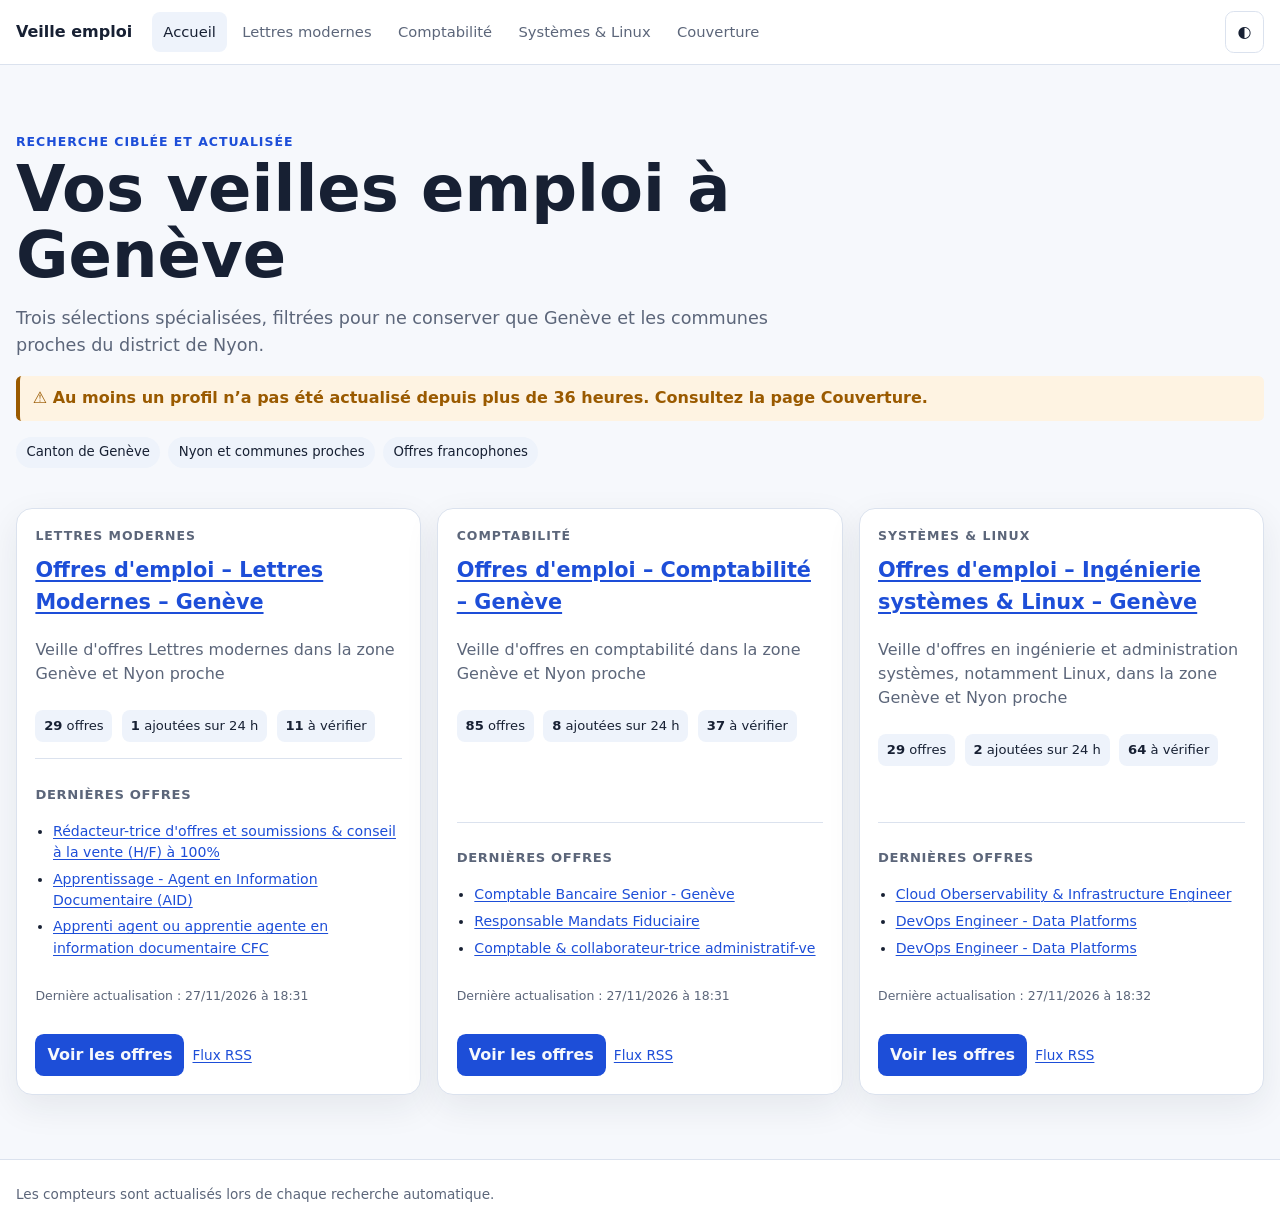
==== commit 8c13b09d: "Mise à jour automatique des offres 2026-11-27 17:33" ====
--- a/docs/index.html
+++ b/docs/index.html
@@ -4,7 +4,7 @@
 <meta property="og:title" content="Veilles emploi – Genève"><link rel="canonical" href="https://gabigbarig.github.io/find_job/">
 <link rel="manifest" href="manifest.webmanifest"><link rel="icon" href="icon.svg" type="image/svg+xml">
 <link rel="stylesheet" href="assets/site.css"><script>if(localStorage.getItem('find-job:theme')==='dark')document.documentElement.dataset.theme='dark';</script>
-<title>Veilles emploi – Genève</title></head><body data-data-fresh-at="2026-11-27T03:14:28.906228+01:00"><a class="skip-link" href="#profils">Aller aux profils</a>
+<title>Veilles emploi – Genève</title></head><body data-data-fresh-at="2026-11-27T18:31:13.139881+01:00"><a class="skip-link" href="#profils">Aller aux profils</a>
 <header class="site-header"><div class="shell header-inner"><a class="brand" href="./">Veille emploi</a><nav class="main-nav" aria-label="Navigation principale"><a href="index.html" aria-current="page">Accueil</a><a href="lettres/">Lettres modernes</a><a href="comptabilite/">Comptabilité</a><a href="systemes/">Systèmes &amp; Linux</a><a href="status.html">Couverture</a></nav>
 <div class="header-actions"><button id="theme-toggle" class="icon-button" type="button" aria-label="Changer de thème">◐</button></div></div></header>
 <main class="shell"><section class="portal-hero"><p class="eyebrow">Recherche ciblée et actualisée</p>
@@ -13,27 +13,27 @@
 <div class="coverage" aria-label="Zone couverte"><span>Canton de Genève</span><span>Nyon et communes proches</span><span>Offres francophones</span></div></section>
 <section id="profils" class="profile-grid" aria-label="Profils de recherche"><article class="profile-card">
 <p class="eyebrow">Lettres modernes</p><h2><a href="lettres/">Offres d&#x27;emploi – Lettres Modernes – Genève</a></h2>
-<p>Veille d&#x27;offres Lettres modernes dans la zone Genève et Nyon proche</p><div class="card-stats"><span><strong>28</strong> offres</span>
-<span><strong>0</strong> ajoutées sur 24 h</span>
-<span><strong>6</strong> à vérifier</span></div>
-<div class="latest"><h3>Dernières offres</h3><ul><li><a href="https://www.jobs.ch/fr/offres-emplois/detail/6d8539a7-5ac3-49c3-92fc-cf1a95da4362/" target="_blank" rel="noopener noreferrer">Apprentissage - Agent en Information Documentaire (AID)</a></li><li><a href="https://www.jobup.ch/fr/emplois/detail/33849f88-0412-41b6-907e-5537abed8731/" target="_blank" rel="noopener noreferrer">Apprenti agent ou apprentie agente en information documentaire CFC</a></li><li><a href="https://www.jobup.ch/fr/emplois/detail/f2fb8605-f294-4e59-93d0-1a4abf02054c/" target="_blank" rel="noopener noreferrer">Assistant/e Documentaliste pour une institution culturelle de renom - 6 mois à 80%!</a></li></ul></div>
-<p class="last-update">Dernière actualisation : 27/11/2026 à 03:14</p>
+<p>Veille d&#x27;offres Lettres modernes dans la zone Genève et Nyon proche</p><div class="card-stats"><span><strong>29</strong> offres</span>
+<span><strong>1</strong> ajoutées sur 24 h</span>
+<span><strong>11</strong> à vérifier</span></div>
+<div class="latest"><h3>Dernières offres</h3><ul><li><a href="https://www.jobup.ch/fr/emplois/detail/0549dfdb-a9eb-418d-b0b9-749d127c51ce/" target="_blank" rel="noopener noreferrer">Rédacteur-trice d&#x27;offres et soumissions &amp; conseil à la vente (H/F) à 100%</a></li><li><a href="https://www.jobs.ch/fr/offres-emplois/detail/6d8539a7-5ac3-49c3-92fc-cf1a95da4362/" target="_blank" rel="noopener noreferrer">Apprentissage - Agent en Information Documentaire (AID)</a></li><li><a href="https://www.jobscout24.ch/fr/job/33849f88-0412-41b6-907e-5537abed8731/" target="_blank" rel="noopener noreferrer">Apprenti agent ou apprentie agente en information documentaire CFC</a></li></ul></div>
+<p class="last-update">Dernière actualisation : 27/11/2026 à 18:31</p>
 <div class="card-actions"><a class="primary-button" href="lettres/">Voir les offres</a>
 <a class="rss-link" href="lettres/feed.xml">Flux RSS</a></div></article><article class="profile-card">
 <p class="eyebrow">Comptabilité</p><h2><a href="comptabilite/">Offres d&#x27;emploi – Comptabilité – Genève</a></h2>
-<p>Veille d&#x27;offres en comptabilité dans la zone Genève et Nyon proche</p><div class="card-stats"><span><strong>79</strong> offres</span>
-<span><strong>2</strong> ajoutées sur 24 h</span>
-<span><strong>15</strong> à vérifier</span></div>
-<div class="latest"><h3>Dernières offres</h3><ul><li><a href="https://www.jobup.ch/fr/emplois/detail/aead413a-477e-457d-aa18-00be08c300f2/" target="_blank" rel="noopener noreferrer">Chargé RH &amp; Payroll Suisse (H/F) – CDI</a></li><li><a href="https://www.jobup.ch/fr/emplois/detail/ec1dafd8-90fb-4999-a34f-33ce9e5e5c07/" target="_blank" rel="noopener noreferrer">Comptable Clients &amp; Fournisseurs - Temporaire 6 mois</a></li><li><a href="https://www.jobup.ch/fr/emplois/detail/90fde8cb-dcc6-4dbe-9570-8000ef84662d/" target="_blank" rel="noopener noreferrer">Senior Programme Finance Officer</a></li></ul></div>
-<p class="last-update">Dernière actualisation : 27/11/2026 à 03:14</p>
+<p>Veille d&#x27;offres en comptabilité dans la zone Genève et Nyon proche</p><div class="card-stats"><span><strong>85</strong> offres</span>
+<span><strong>8</strong> ajoutées sur 24 h</span>
+<span><strong>37</strong> à vérifier</span></div>
+<div class="latest"><h3>Dernières offres</h3><ul><li><a href="https://www.jobup.ch/fr/emplois/detail/1118cb14-773f-43ed-a59e-77e51b51337a/" target="_blank" rel="noopener noreferrer">Comptable Bancaire Senior - Genève</a></li><li><a href="https://www.jobscout24.ch/fr/job/9443d0f3-1bec-4b91-9ffa-afa0ea6d64d8/" target="_blank" rel="noopener noreferrer">Responsable Mandats Fiduciaire</a></li><li><a href="https://www.jobup.ch/fr/emplois/detail/f5615a92-7e8f-4aec-b85e-91043b636397/" target="_blank" rel="noopener noreferrer">Comptable &amp; collaborateur-trice administratif-ve</a></li></ul></div>
+<p class="last-update">Dernière actualisation : 27/11/2026 à 18:31</p>
 <div class="card-actions"><a class="primary-button" href="comptabilite/">Voir les offres</a>
 <a class="rss-link" href="comptabilite/feed.xml">Flux RSS</a></div></article><article class="profile-card">
 <p class="eyebrow">Systèmes &amp; Linux</p><h2><a href="systemes/">Offres d&#x27;emploi – Ingénierie systèmes &amp; Linux – Genève</a></h2>
-<p>Veille d&#x27;offres en ingénierie et administration systèmes, notamment Linux, dans la zone Genève et Nyon proche</p><div class="card-stats"><span><strong>28</strong> offres</span>
-<span><strong>1</strong> ajoutées sur 24 h</span>
-<span><strong>22</strong> à vérifier</span></div>
-<div class="latest"><h3>Dernières offres</h3><ul><li><a href="https://www.jobs.ch/fr/offres-emplois/detail/e46200e9-4c2d-4319-b38b-a659e8ae39c0/" target="_blank" rel="noopener noreferrer">DevOps Engineer - Data Platforms</a></li><li><a href="https://www.jobs.ch/fr/offres-emplois/detail/cadec11a-d4e1-45c5-841f-276f629731ef/" target="_blank" rel="noopener noreferrer">DevOps Engineer - Data Platforms</a></li><li><a href="https://www.jobs.ch/fr/offres-emplois/detail/fa8db7b9-d1b4-47b4-b505-edf79d66420b/" target="_blank" rel="noopener noreferrer">Internship – Platform Engineer - Secure Cloud-Native Platforms for Financial Services</a></li></ul></div>
-<p class="last-update">Dernière actualisation : 27/11/2026 à 03:14</p>
+<p>Veille d&#x27;offres en ingénierie et administration systèmes, notamment Linux, dans la zone Genève et Nyon proche</p><div class="card-stats"><span><strong>29</strong> offres</span>
+<span><strong>2</strong> ajoutées sur 24 h</span>
+<span><strong>64</strong> à vérifier</span></div>
+<div class="latest"><h3>Dernières offres</h3><ul><li><a href="https://www.jobup.ch/fr/emplois/detail/70709e2f-2058-42c7-88b4-499bbbc62067/" target="_blank" rel="noopener noreferrer">Cloud Oberservability &amp; Infrastructure Engineer</a></li><li><a href="https://www.jobs.ch/fr/offres-emplois/detail/e46200e9-4c2d-4319-b38b-a659e8ae39c0/" target="_blank" rel="noopener noreferrer">DevOps Engineer - Data Platforms</a></li><li><a href="https://www.jobs.ch/fr/offres-emplois/detail/cadec11a-d4e1-45c5-841f-276f629731ef/" target="_blank" rel="noopener noreferrer">DevOps Engineer - Data Platforms</a></li></ul></div>
+<p class="last-update">Dernière actualisation : 27/11/2026 à 18:32</p>
 <div class="card-actions"><a class="primary-button" href="systemes/">Voir les offres</a>
 <a class="rss-link" href="systemes/feed.xml">Flux RSS</a></div></article></section></main>
 <footer><div class="shell">Les compteurs sont actualisés lors de chaque recherche automatique.</div></footer>
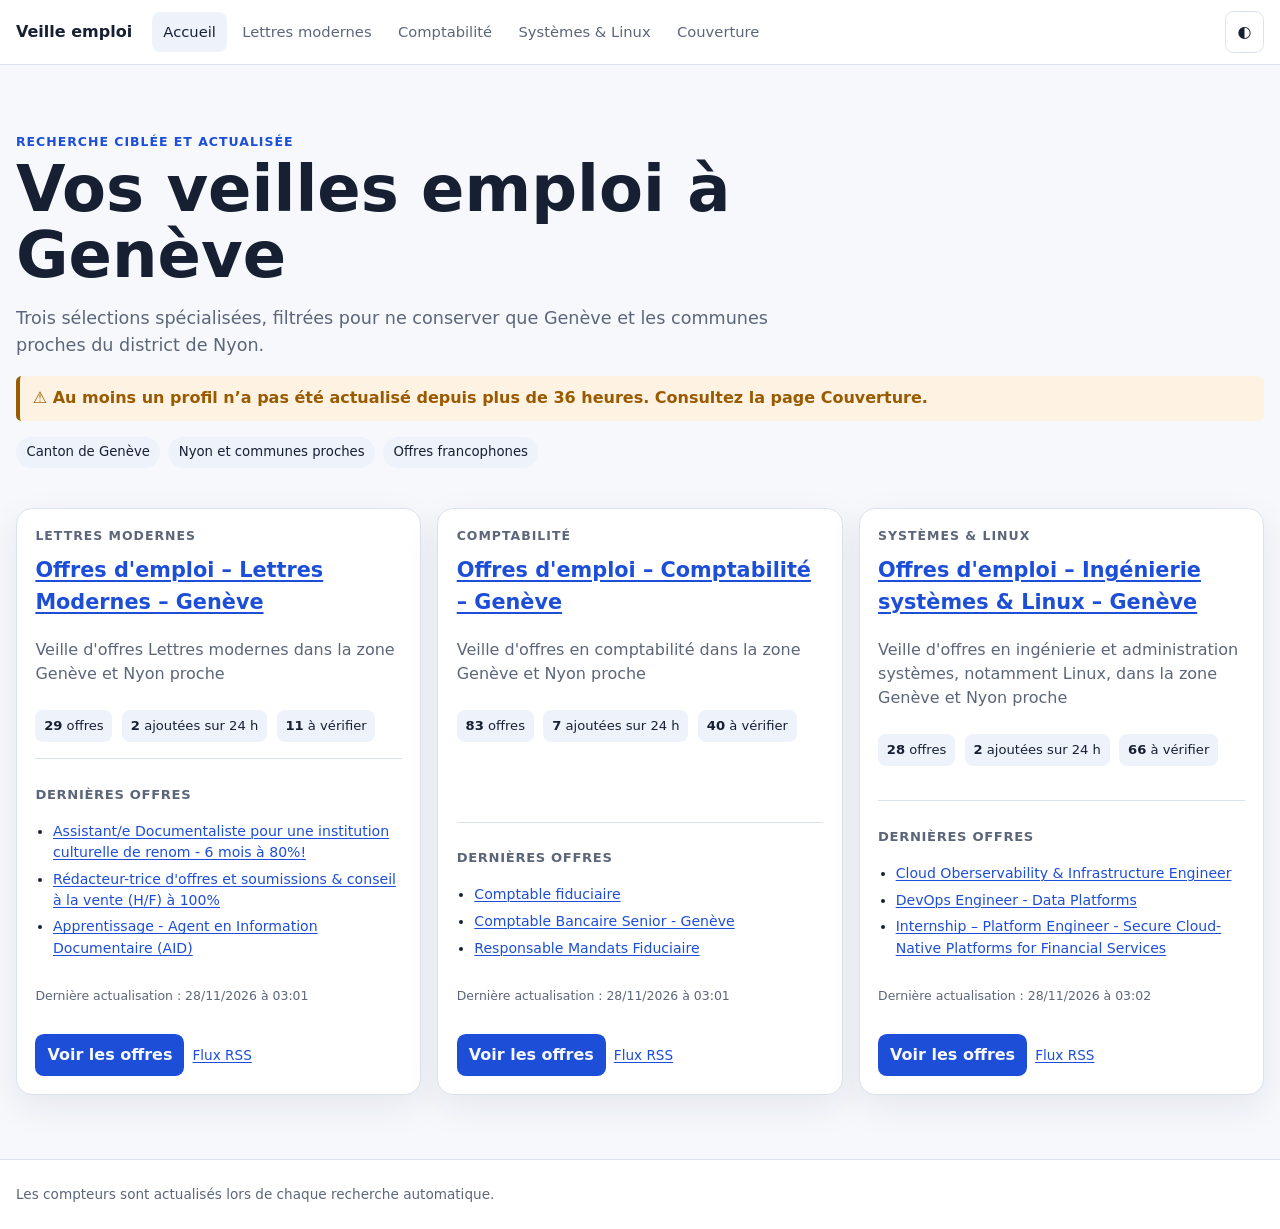
==== commit 9425aa14: "Mise à jour automatique des offres 2026-11-28 02:03" ====
--- a/docs/index.html
+++ b/docs/index.html
@@ -4,7 +4,7 @@
 <meta property="og:title" content="Veilles emploi – Genève"><link rel="canonical" href="https://gabigbarig.github.io/find_job/">
 <link rel="manifest" href="manifest.webmanifest"><link rel="icon" href="icon.svg" type="image/svg+xml">
 <link rel="stylesheet" href="assets/site.css"><script>if(localStorage.getItem('find-job:theme')==='dark')document.documentElement.dataset.theme='dark';</script>
-<title>Veilles emploi – Genève</title></head><body data-data-fresh-at="2026-11-27T18:31:13.139881+01:00"><a class="skip-link" href="#profils">Aller aux profils</a>
+<title>Veilles emploi – Genève</title></head><body data-data-fresh-at="2026-11-28T03:01:22.856066+01:00"><a class="skip-link" href="#profils">Aller aux profils</a>
 <header class="site-header"><div class="shell header-inner"><a class="brand" href="./">Veille emploi</a><nav class="main-nav" aria-label="Navigation principale"><a href="index.html" aria-current="page">Accueil</a><a href="lettres/">Lettres modernes</a><a href="comptabilite/">Comptabilité</a><a href="systemes/">Systèmes &amp; Linux</a><a href="status.html">Couverture</a></nav>
 <div class="header-actions"><button id="theme-toggle" class="icon-button" type="button" aria-label="Changer de thème">◐</button></div></div></header>
 <main class="shell"><section class="portal-hero"><p class="eyebrow">Recherche ciblée et actualisée</p>
@@ -14,26 +14,26 @@
 <section id="profils" class="profile-grid" aria-label="Profils de recherche"><article class="profile-card">
 <p class="eyebrow">Lettres modernes</p><h2><a href="lettres/">Offres d&#x27;emploi – Lettres Modernes – Genève</a></h2>
 <p>Veille d&#x27;offres Lettres modernes dans la zone Genève et Nyon proche</p><div class="card-stats"><span><strong>29</strong> offres</span>
-<span><strong>1</strong> ajoutées sur 24 h</span>
+<span><strong>2</strong> ajoutées sur 24 h</span>
 <span><strong>11</strong> à vérifier</span></div>
-<div class="latest"><h3>Dernières offres</h3><ul><li><a href="https://www.jobup.ch/fr/emplois/detail/0549dfdb-a9eb-418d-b0b9-749d127c51ce/" target="_blank" rel="noopener noreferrer">Rédacteur-trice d&#x27;offres et soumissions &amp; conseil à la vente (H/F) à 100%</a></li><li><a href="https://www.jobs.ch/fr/offres-emplois/detail/6d8539a7-5ac3-49c3-92fc-cf1a95da4362/" target="_blank" rel="noopener noreferrer">Apprentissage - Agent en Information Documentaire (AID)</a></li><li><a href="https://www.jobscout24.ch/fr/job/33849f88-0412-41b6-907e-5537abed8731/" target="_blank" rel="noopener noreferrer">Apprenti agent ou apprentie agente en information documentaire CFC</a></li></ul></div>
-<p class="last-update">Dernière actualisation : 27/11/2026 à 18:31</p>
+<div class="latest"><h3>Dernières offres</h3><ul><li><a href="https://www.jobup.ch/fr/emplois/detail/31d40b3c-4aa2-4e4f-a94a-139de60da13b/" target="_blank" rel="noopener noreferrer">Assistant/e Documentaliste pour une institution culturelle de renom - 6 mois à 80%!</a></li><li><a href="https://www.jobup.ch/fr/emplois/detail/0549dfdb-a9eb-418d-b0b9-749d127c51ce/" target="_blank" rel="noopener noreferrer">Rédacteur-trice d&#x27;offres et soumissions &amp; conseil à la vente (H/F) à 100%</a></li><li><a href="https://www.jobs.ch/fr/offres-emplois/detail/6d8539a7-5ac3-49c3-92fc-cf1a95da4362/" target="_blank" rel="noopener noreferrer">Apprentissage - Agent en Information Documentaire (AID)</a></li></ul></div>
+<p class="last-update">Dernière actualisation : 28/11/2026 à 03:01</p>
 <div class="card-actions"><a class="primary-button" href="lettres/">Voir les offres</a>
 <a class="rss-link" href="lettres/feed.xml">Flux RSS</a></div></article><article class="profile-card">
 <p class="eyebrow">Comptabilité</p><h2><a href="comptabilite/">Offres d&#x27;emploi – Comptabilité – Genève</a></h2>
-<p>Veille d&#x27;offres en comptabilité dans la zone Genève et Nyon proche</p><div class="card-stats"><span><strong>85</strong> offres</span>
-<span><strong>8</strong> ajoutées sur 24 h</span>
-<span><strong>37</strong> à vérifier</span></div>
-<div class="latest"><h3>Dernières offres</h3><ul><li><a href="https://www.jobup.ch/fr/emplois/detail/1118cb14-773f-43ed-a59e-77e51b51337a/" target="_blank" rel="noopener noreferrer">Comptable Bancaire Senior - Genève</a></li><li><a href="https://www.jobscout24.ch/fr/job/9443d0f3-1bec-4b91-9ffa-afa0ea6d64d8/" target="_blank" rel="noopener noreferrer">Responsable Mandats Fiduciaire</a></li><li><a href="https://www.jobup.ch/fr/emplois/detail/f5615a92-7e8f-4aec-b85e-91043b636397/" target="_blank" rel="noopener noreferrer">Comptable &amp; collaborateur-trice administratif-ve</a></li></ul></div>
-<p class="last-update">Dernière actualisation : 27/11/2026 à 18:31</p>
+<p>Veille d&#x27;offres en comptabilité dans la zone Genève et Nyon proche</p><div class="card-stats"><span><strong>83</strong> offres</span>
+<span><strong>7</strong> ajoutées sur 24 h</span>
+<span><strong>40</strong> à vérifier</span></div>
+<div class="latest"><h3>Dernières offres</h3><ul><li><a href="https://www.jobscout24.ch/fr/job/e6465d01-7ec0-4f7b-b8a4-3b73a58efce5/" target="_blank" rel="noopener noreferrer">Comptable fiduciaire</a></li><li><a href="https://www.jobup.ch/fr/emplois/detail/1118cb14-773f-43ed-a59e-77e51b51337a/" target="_blank" rel="noopener noreferrer">Comptable Bancaire Senior - Genève</a></li><li><a href="https://www.jobscout24.ch/fr/job/9443d0f3-1bec-4b91-9ffa-afa0ea6d64d8/" target="_blank" rel="noopener noreferrer">Responsable Mandats Fiduciaire</a></li></ul></div>
+<p class="last-update">Dernière actualisation : 28/11/2026 à 03:01</p>
 <div class="card-actions"><a class="primary-button" href="comptabilite/">Voir les offres</a>
 <a class="rss-link" href="comptabilite/feed.xml">Flux RSS</a></div></article><article class="profile-card">
 <p class="eyebrow">Systèmes &amp; Linux</p><h2><a href="systemes/">Offres d&#x27;emploi – Ingénierie systèmes &amp; Linux – Genève</a></h2>
-<p>Veille d&#x27;offres en ingénierie et administration systèmes, notamment Linux, dans la zone Genève et Nyon proche</p><div class="card-stats"><span><strong>29</strong> offres</span>
+<p>Veille d&#x27;offres en ingénierie et administration systèmes, notamment Linux, dans la zone Genève et Nyon proche</p><div class="card-stats"><span><strong>28</strong> offres</span>
 <span><strong>2</strong> ajoutées sur 24 h</span>
-<span><strong>64</strong> à vérifier</span></div>
-<div class="latest"><h3>Dernières offres</h3><ul><li><a href="https://www.jobup.ch/fr/emplois/detail/70709e2f-2058-42c7-88b4-499bbbc62067/" target="_blank" rel="noopener noreferrer">Cloud Oberservability &amp; Infrastructure Engineer</a></li><li><a href="https://www.jobs.ch/fr/offres-emplois/detail/e46200e9-4c2d-4319-b38b-a659e8ae39c0/" target="_blank" rel="noopener noreferrer">DevOps Engineer - Data Platforms</a></li><li><a href="https://www.jobs.ch/fr/offres-emplois/detail/cadec11a-d4e1-45c5-841f-276f629731ef/" target="_blank" rel="noopener noreferrer">DevOps Engineer - Data Platforms</a></li></ul></div>
-<p class="last-update">Dernière actualisation : 27/11/2026 à 18:32</p>
+<span><strong>66</strong> à vérifier</span></div>
+<div class="latest"><h3>Dernières offres</h3><ul><li><a href="https://www.jobup.ch/fr/emplois/detail/70709e2f-2058-42c7-88b4-499bbbc62067/" target="_blank" rel="noopener noreferrer">Cloud Oberservability &amp; Infrastructure Engineer</a></li><li><a href="https://www.jobs.ch/fr/offres-emplois/detail/e46200e9-4c2d-4319-b38b-a659e8ae39c0/" target="_blank" rel="noopener noreferrer">DevOps Engineer - Data Platforms</a></li><li><a href="https://www.jobs.ch/fr/offres-emplois/detail/fa8db7b9-d1b4-47b4-b505-edf79d66420b/" target="_blank" rel="noopener noreferrer">Internship – Platform Engineer - Secure Cloud-Native Platforms for Financial Services</a></li></ul></div>
+<p class="last-update">Dernière actualisation : 28/11/2026 à 03:02</p>
 <div class="card-actions"><a class="primary-button" href="systemes/">Voir les offres</a>
 <a class="rss-link" href="systemes/feed.xml">Flux RSS</a></div></article></section></main>
 <footer><div class="shell">Les compteurs sont actualisés lors de chaque recherche automatique.</div></footer>
